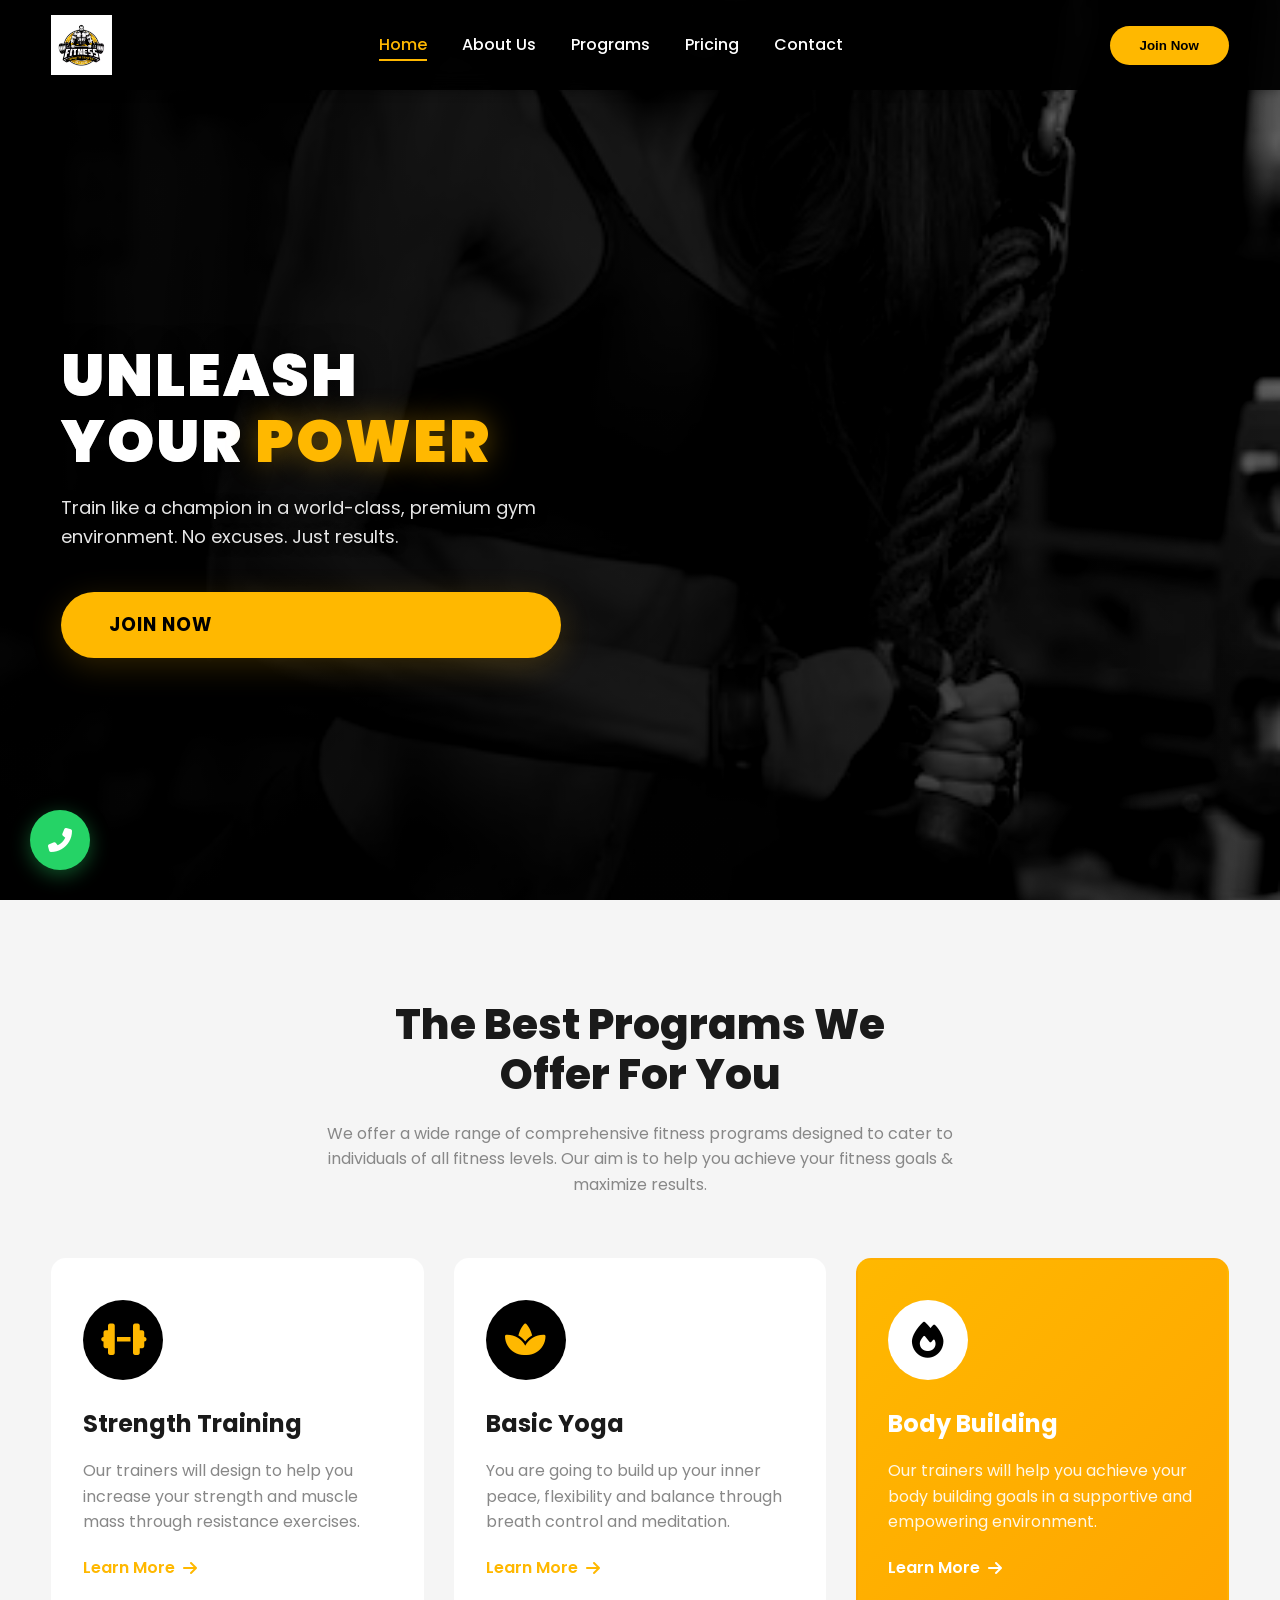
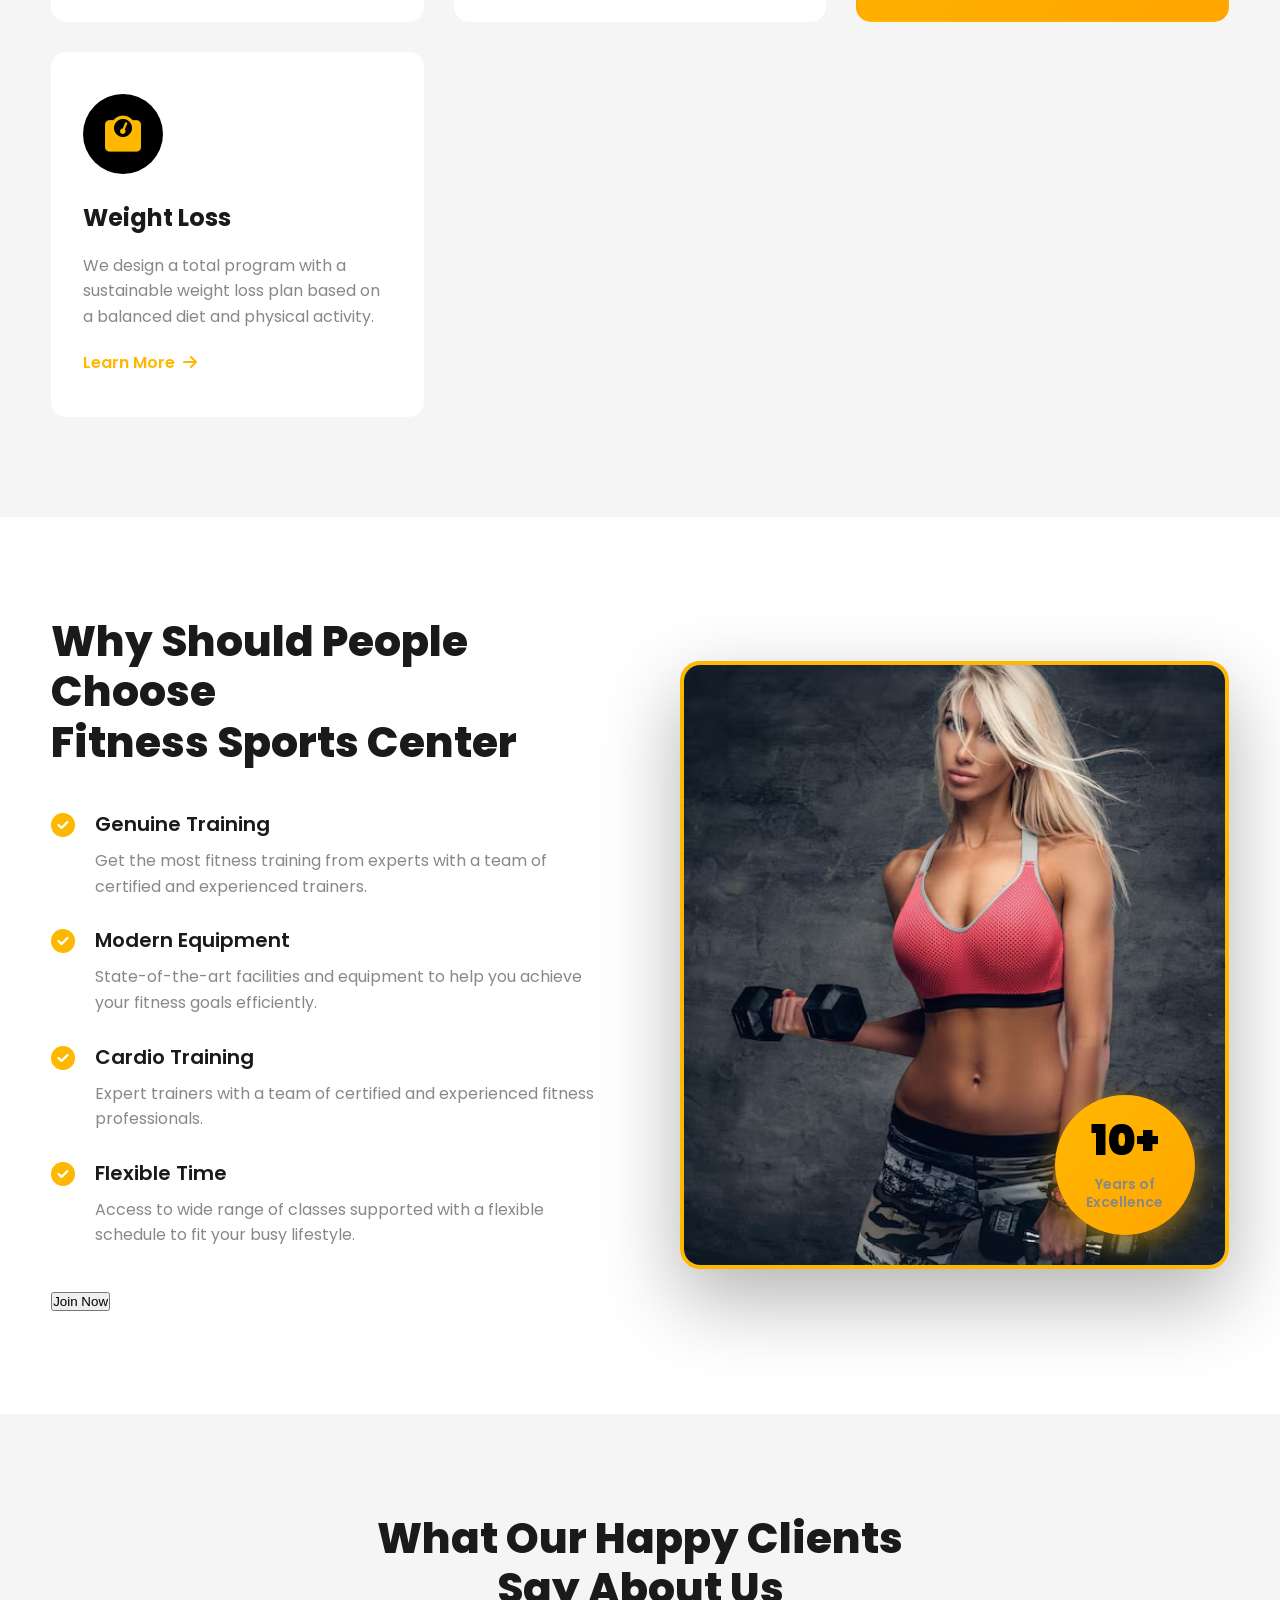
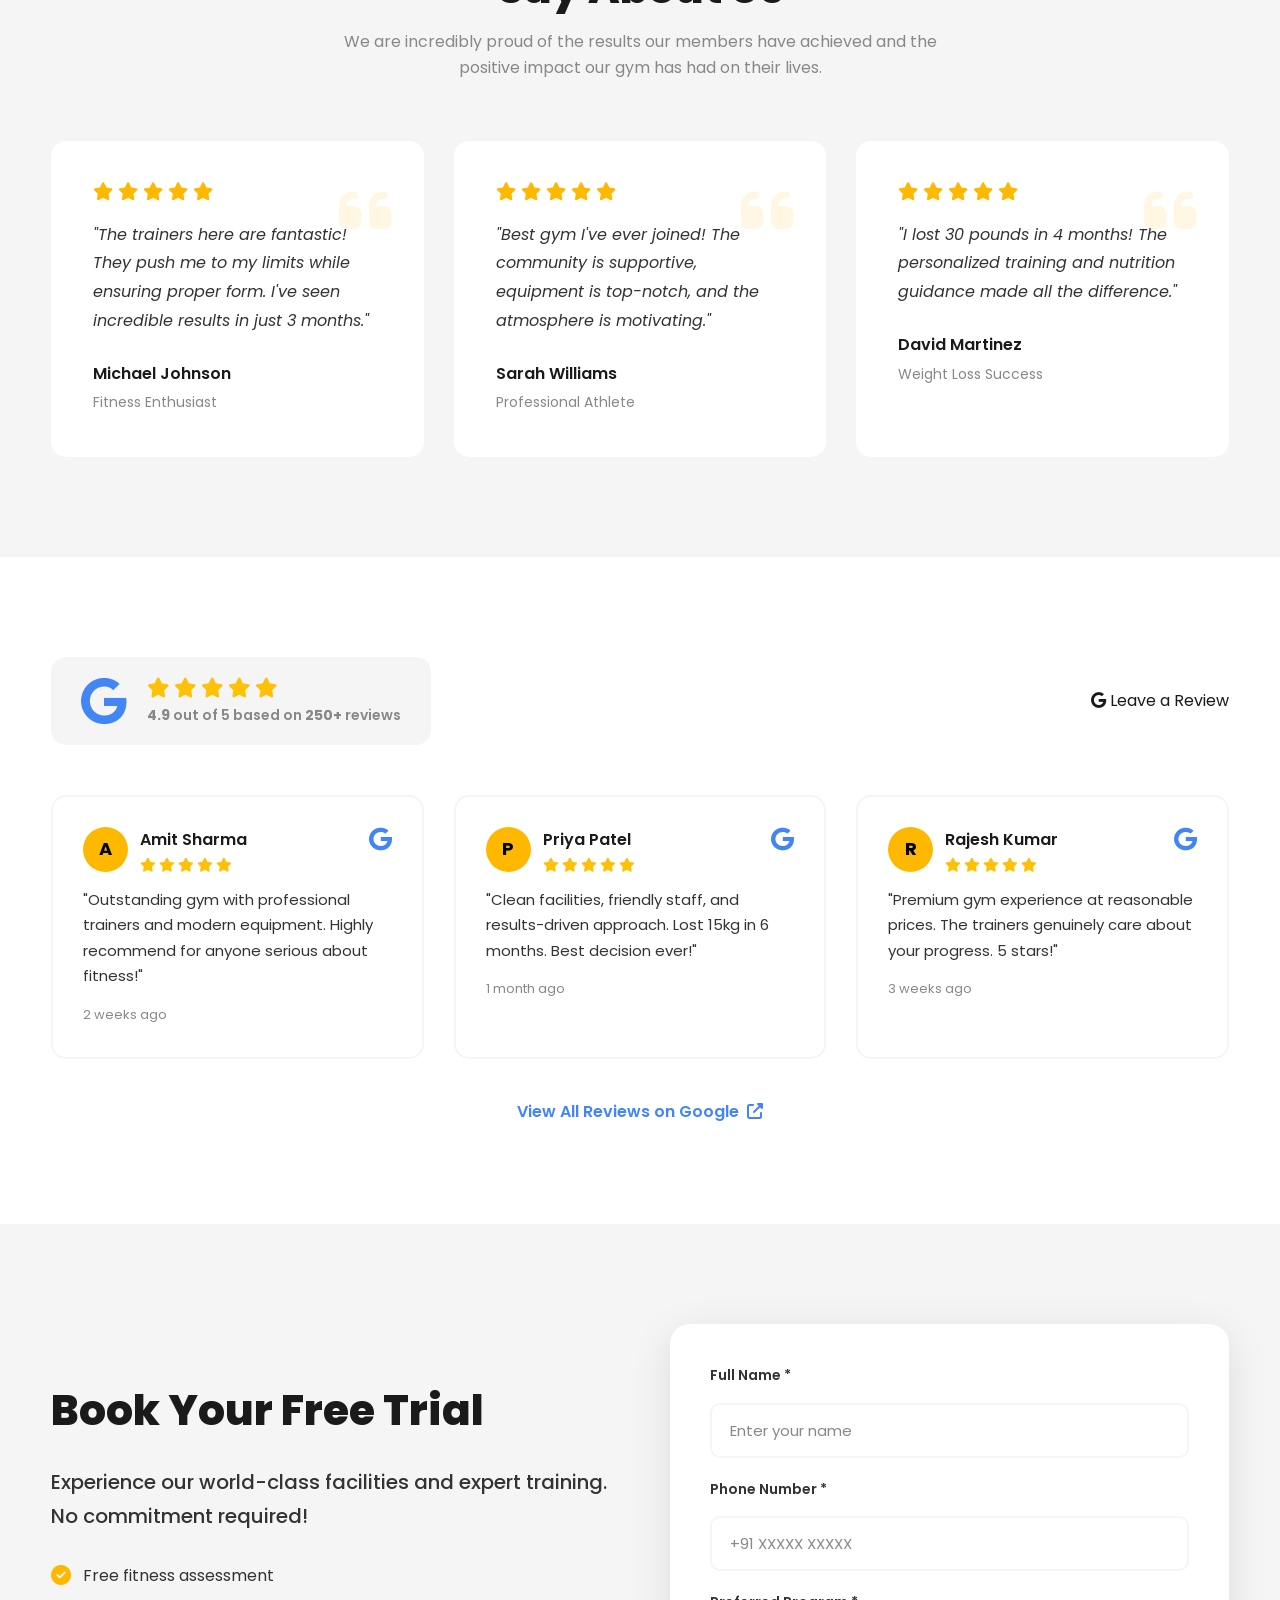
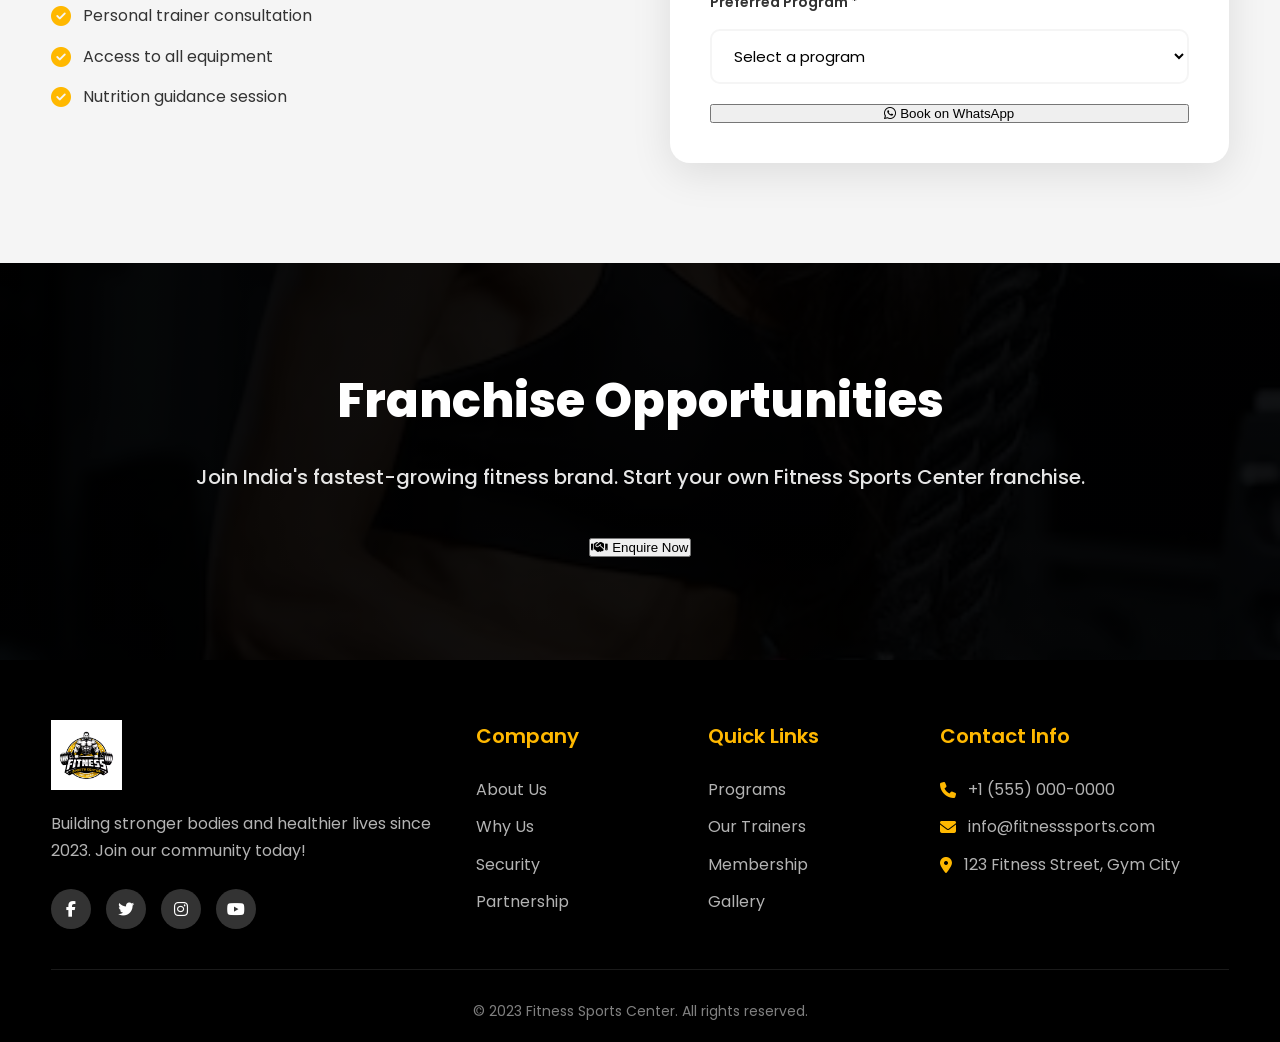
==== index.html @ 887e1592 "Initial commit: gym website updates" ====
<!DOCTYPE html>
<html lang="en">
<head>
    <meta charset="UTF-8">
    <meta name="viewport" content="width=device-width, initial-scale=1.0">
    <title>Fitness Sports Center | Premium Gym & Fitness Training Since 2023</title>
    <meta name="description" content="Transform your body at Fitness Sports Center. Expert trainers, state-of-the-art equipment, personalized programs. Join 1200+ members achieving their fitness goals. Book your free trial today!">
    <meta name="keywords" content="gym, fitness center, personal training, bodybuilding, weight loss, yoga, strength training, fitness programs">
    <meta name="author" content="Fitness Sports Center">
    <link rel="stylesheet" href="styles.css">
    <link rel="stylesheet" href="https://cdnjs.cloudflare.com/ajax/libs/font-awesome/6.4.0/css/all.min.css">
</head>
<body>
    <!-- Navigation -->
    <nav class="navbar">
        <div class="container">
            <div class="nav-wrapper">
                <div class="logo">
                    <img src="logo (2).png" alt="Fitness Sports Center">
                </div>
                <ul class="nav-menu">
                    <li><a href="index.html" class="active">Home</a></li>
                    <li><a href="about.html">About Us</a></li>
                    <li><a href="programs.html">Programs</a></li>
                    <li><a href="pricing.html">Pricing</a></li>
                    <li><a href="contact.html">Contact</a></li>
                </ul>
                <button class="cta-btn">Join Now</button>
                <div class="hamburger">
                    <span></span>
                    <span></span>
                    <span></span>
                </div>
            </div>
        </div>
    </nav>

    <!-- Cinematic Hero Section -->
    <section class="hero hero-cinematic">
        <div class="hero-bg" aria-hidden="true"></div>
        <div class="hero-overlay"></div>
        <div class="container">
            <div class="hero-content hero-cinematic-content">
                <div class="hero-text hero-cinematic-text">
                    <h1 class="hero-title hero-cinematic-title">UNLEASH<br>YOUR <span class="highlight">POWER</span></h1>
                    <p class="hero-subtitle hero-cinematic-subtitle">Train like a champion in a world-class, premium gym environment. No excuses. Just results.</p>
                    <a href="https://wa.me/917099481497?text=Hi%2C%20I%20want%20to%20join%20Fitness%20Sports%20Center" class="btn btn-primary hero-cinematic-btn" target="_blank">JOIN NOW</a>
                </div>
            </div>
        </div>
    </section>

    <!-- Programs Section -->
    <section class="programs-section">
        <div class="container">
            <div class="section-header">
                <h2>The Best Programs We<br>Offer For You</h2>
                <p>We offer a wide range of comprehensive fitness programs designed to cater to individuals of all fitness levels. Our aim is to help you achieve your fitness goals & maximize results.</p>
            </div>
            <div class="programs-grid">
                <div class="program-card">
                    <div class="program-icon">
                        <i class="fas fa-dumbbell"></i>
                    </div>
                    <h3>Strength Training</h3>
                    <p>Our trainers will design to help you increase your strength and muscle mass through resistance exercises.</p>
                    <a href="programs.html" class="program-link">Learn More <i class="fas fa-arrow-right"></i></a>
                </div>
                <div class="program-card">
                    <div class="program-icon">
                        <i class="fas fa-spa"></i>
                    </div>
                    <h3>Basic Yoga</h3>
                    <p>You are going to build up your inner peace, flexibility and balance through breath control and meditation.</p>
                    <a href="programs.html" class="program-link">Learn More <i class="fas fa-arrow-right"></i></a>
                </div>
                <div class="program-card featured">
                    <div class="program-icon">
                        <i class="fas fa-fire"></i>
                    </div>
                    <h3>Body Building</h3>
                    <p>Our trainers will help you achieve your body building goals in a supportive and empowering environment.</p>
                    <a href="programs.html" class="program-link">Learn More <i class="fas fa-arrow-right"></i></a>
                </div>
                <div class="program-card">
                    <div class="program-icon">
                        <i class="fas fa-weight"></i>
                    </div>
                    <h3>Weight Loss</h3>
                    <p>We design a total program with a sustainable weight loss plan based on a balanced diet and physical activity.</p>
                    <a href="programs.html" class="program-link">Learn More <i class="fas fa-arrow-right"></i></a>
                </div>
            </div>
        </div>
    </section>

    <!-- Why Choose Us Section -->
    <section class="why-choose-section">
        <div class="container">
            <div class="why-choose-grid">
                <div class="why-choose-content">
                    <h2>Why Should People Choose<br>Fitness Sports Center</h2>
                    <div class="features-list">
                        <div class="feature-item">
                            <i class="fas fa-check-circle"></i>
                            <div>
                                <h4>Genuine Training</h4>
                                <p>Get the most fitness training from experts with a team of certified and experienced trainers.</p>
                            </div>
                        </div>
                        <div class="feature-item">
                            <i class="fas fa-check-circle"></i>
                            <div>
                                <h4>Modern Equipment</h4>
                                <p>State-of-the-art facilities and equipment to help you achieve your fitness goals efficiently.</p>
                            </div>
                        </div>
                        <div class="feature-item">
                            <i class="fas fa-check-circle"></i>
                            <div>
                                <h4>Cardio Training</h4>
                                <p>Expert trainers with a team of certified and experienced fitness professionals.</p>
                            </div>
                        </div>
                        <div class="feature-item">
                            <i class="fas fa-check-circle"></i>
                            <div>
                                <h4>Flexible Time</h4>
                                <p>Access to wide range of classes supported with a flexible schedule to fit your busy lifestyle.</p>
                            </div>
                        </div>
                    </div>
                    <button class="btn btn-primary">Join Now</button>
                </div>
                <div class="why-choose-image">
                    <div class="image-wrapper">
                        <img src="New folder/sexy-blond-woman-fitness-model-holds-dumbbells-grey-background_613910-14847.avif" alt="Professional Training">
                        <div class="experience-badge">
                            <div class="badge-content">
                                <h3>10+</h3>
                                <p>Years of<br>Excellence</p>
                            </div>
                        </div>
                    </div>
                </div>
            </div>
        </div>
    </section>

    <!-- Testimonials Section -->
    <section class="testimonials-section fade-in-section">
        <div class="container">
            <h2>What Our Happy Clients<br>Say About Us</h2>
            <p class="section-subtitle">We are incredibly proud of the results our members have achieved and the positive impact our gym has had on their lives.</p>
            <div class="testimonials-grid">
                <div class="testimonial-card">
                    <div class="rating">
                        <i class="fas fa-star"></i>
                        <i class="fas fa-star"></i>
                        <i class="fas fa-star"></i>
                        <i class="fas fa-star"></i>
                        <i class="fas fa-star"></i>
                    </div>
                    <p>"The trainers here are fantastic! They push me to my limits while ensuring proper form. I've seen incredible results in just 3 months."</p>
                    <div class="testimonial-author">
                        <div class="author-info">
                            <h4>Michael Johnson</h4>
                            <span>Fitness Enthusiast</span>
                        </div>
                    </div>
                </div>
                <div class="testimonial-card">
                    <div class="rating">
                        <i class="fas fa-star"></i>
                        <i class="fas fa-star"></i>
                        <i class="fas fa-star"></i>
                        <i class="fas fa-star"></i>
                        <i class="fas fa-star"></i>
                    </div>
                    <p>"Best gym I've ever joined! The community is supportive, equipment is top-notch, and the atmosphere is motivating."</p>
                    <div class="testimonial-author">
                        <div class="author-info">
                            <h4>Sarah Williams</h4>
                            <span>Professional Athlete</span>
                        </div>
                    </div>
                </div>
                <div class="testimonial-card">
                    <div class="rating">
                        <i class="fas fa-star"></i>
                        <i class="fas fa-star"></i>
                        <i class="fas fa-star"></i>
                        <i class="fas fa-star"></i>
                        <i class="fas fa-star"></i>
                    </div>
                    <p>"I lost 30 pounds in 4 months! The personalized training and nutrition guidance made all the difference."</p>
                    <div class="testimonial-author">
                        <div class="author-info">
                            <h4>David Martinez</h4>
                            <span>Weight Loss Success</span>
                        </div>
                    </div>
                </div>
            </div>
        </div>
    </section>

    <!-- Google Reviews Section -->
    <section class="google-reviews-section fade-in-section">
        <div class="container">
            <div class="google-reviews-header">
                <div class="google-badge">
                    <i class="fab fa-google"></i>
                    <div class="badge-content">
                        <div class="google-stars">
                            <i class="fas fa-star"></i>
                            <i class="fas fa-star"></i>
                            <i class="fas fa-star"></i>
                            <i class="fas fa-star"></i>
                            <i class="fas fa-star"></i>
                        </div>
                        <p><strong>4.9</strong> out of 5 based on <strong>250+</strong> reviews</p>
                    </div>
                </div>
                <a href="https://g.page/r/YOUR_GOOGLE_PLACE_ID/review" target="_blank" class="btn btn-primary">
                    <i class="fab fa-google"></i> Leave a Review
                </a>
            </div>
            <div class="google-reviews-grid">
                <div class="google-review-card">
                    <div class="review-header">
                        <div class="reviewer-info">
                            <div class="reviewer-avatar">A</div>
                            <div>
                                <h4>Amit Sharma</h4>
                                <div class="review-stars">
                                    <i class="fas fa-star"></i>
                                    <i class="fas fa-star"></i>
                                    <i class="fas fa-star"></i>
                                    <i class="fas fa-star"></i>
                                    <i class="fas fa-star"></i>
                                </div>
                            </div>
                        </div>
                        <i class="fab fa-google google-icon"></i>
                    </div>
                    <p>"Outstanding gym with professional trainers and modern equipment. Highly recommend for anyone serious about fitness!"</p>
                    <span class="review-date">2 weeks ago</span>
                </div>
                <div class="google-review-card">
                    <div class="review-header">
                        <div class="reviewer-info">
                            <div class="reviewer-avatar">P</div>
                            <div>
                                <h4>Priya Patel</h4>
                                <div class="review-stars">
                                    <i class="fas fa-star"></i>
                                    <i class="fas fa-star"></i>
                                    <i class="fas fa-star"></i>
                                    <i class="fas fa-star"></i>
                                    <i class="fas fa-star"></i>
                                </div>
                            </div>
                        </div>
                        <i class="fab fa-google google-icon"></i>
                    </div>
                    <p>"Clean facilities, friendly staff, and results-driven approach. Lost 15kg in 6 months. Best decision ever!"</p>
                    <span class="review-date">1 month ago</span>
                </div>
                <div class="google-review-card">
                    <div class="review-header">
                        <div class="reviewer-info">
                            <div class="reviewer-avatar">R</div>
                            <div>
                                <h4>Rajesh Kumar</h4>
                                <div class="review-stars">
                                    <i class="fas fa-star"></i>
                                    <i class="fas fa-star"></i>
                                    <i class="fas fa-star"></i>
                                    <i class="fas fa-star"></i>
                                    <i class="fas fa-star"></i>
                                </div>
                            </div>
                        </div>
                        <i class="fab fa-google google-icon"></i>
                    </div>
                    <p>"Premium gym experience at reasonable prices. The trainers genuinely care about your progress. 5 stars!"</p>
                    <span class="review-date">3 weeks ago</span>
                </div>
            </div>
            <div class="google-reviews-footer">
                <a href="https://www.google.com/search?q=fitness+sports+center" target="_blank" class="view-all-link">
                    View All Reviews on Google <i class="fas fa-external-link-alt"></i>
                </a>
            </div>
        </div>
    </section>

    <!-- Booking Form Section -->
    <section class="booking-section fade-in-section" id="booking-form">
        <div class="container">
            <div class="booking-grid">
                <div class="booking-info">
                    <h2>Book Your Free Trial</h2>
                    <p class="lead">Experience our world-class facilities and expert training. No commitment required!</p>
                    <div class="booking-benefits">
                        <div class="benefit-item">
                            <i class="fas fa-check-circle"></i>
                            <span>Free fitness assessment</span>
                        </div>
                        <div class="benefit-item">
                            <i class="fas fa-check-circle"></i>
                            <span>Personal trainer consultation</span>
                        </div>
                        <div class="benefit-item">
                            <i class="fas fa-check-circle"></i>
                            <span>Access to all equipment</span>
                        </div>
                        <div class="benefit-item">
                            <i class="fas fa-check-circle"></i>
                            <span>Nutrition guidance session</span>
                        </div>
                    </div>
                </div>
                <div class="booking-form-wrapper">
                    <form class="premium-form" id="bookingForm">
                        <div class="form-group">
                            <label for="bookingName">Full Name *</label>
                            <input type="text" id="bookingName" name="name" required placeholder="Enter your name">
                        </div>
                        <div class="form-group">
                            <label for="bookingPhone">Phone Number *</label>
                            <input type="tel" id="bookingPhone" name="phone" required placeholder="+91 XXXXX XXXXX" pattern="[0-9]{10}">
                        </div>
                        <div class="form-group">
                            <label for="bookingProgram">Preferred Program *</label>
                            <select id="bookingProgram" name="program" required>
                                <option value="">Select a program</option>
                                <option value="strength">Strength Training</option>
                                <option value="bodybuilding">Body Building</option>
                                <option value="weightloss">Weight Loss</option>
                                <option value="yoga">Basic Yoga</option>
                                <option value="general">General Fitness</option>
                            </select>
                        </div>
                        <button type="submit" class="btn btn-primary btn-block">
                            <i class="fab fa-whatsapp"></i> Book on WhatsApp
                        </button>
                    </form>
                </div>
            </div>
        </div>
    </section>

    <!-- Franchise Section -->
    <section class="franchise-section fade-in-section">
        <div class="container">
            <div class="franchise-content">
                <h2>Franchise Opportunities</h2>
                <p class="lead">Join India's fastest-growing fitness brand. Start your own Fitness Sports Center franchise.</p>
                <button class="btn btn-secondary" onclick="toggleFranchiseForm()">
                    <i class="fas fa-handshake"></i> Enquire Now
                </button>
            </div>
            <div class="franchise-form-wrapper" id="franchiseFormWrapper" style="display: none;">
                <form class="premium-form" id="franchiseForm">
                    <div class="form-row">
                        <div class="form-group">
                            <label for="franchiseName">Full Name *</label>
                            <input type="text" id="franchiseName" name="name" required placeholder="Enter your name">
                        </div>
                        <div class="form-group">
                            <label for="franchiseCity">City *</label>
                            <input type="text" id="franchiseCity" name="city" required placeholder="Your city">
                        </div>
                    </div>
                    <div class="form-row">
                        <div class="form-group">
                            <label for="franchisePhone">Phone Number *</label>
                            <input type="tel" id="franchisePhone" name="phone" required placeholder="+91 XXXXX XXXXX">
                        </div>
                        <div class="form-group">
                            <label for="franchiseInvestment">Investment Range *</label>
                            <select id="franchiseInvestment" name="investment" required>
                                <option value="">Select range</option>
                                <option value="10-25L">10-25 Lakhs</option>
                                <option value="25-50L">25-50 Lakhs</option>
                                <option value="50L+">50 Lakhs+</option>
                            </select>
                        </div>
                    </div>
                    <button type="submit" class="btn btn-primary btn-block">
                        <i class="fab fa-whatsapp"></i> Submit via WhatsApp
                    </button>
                </form>
            </div>
        </div>
    </section>

    <!-- Sticky Call Button -->
    <a href="tel:+917099481497" class="sticky-call-btn" aria-label="Call Now">
        <i class="fas fa-phone-alt"></i>
        <span>Call Now</span>
    </a>

    <!-- Footer -->
    <footer class="footer">
        <div class="container">
            <div class="footer-grid">
                <div class="footer-col">
                    <img src="logo (2).png" alt="Fitness Sports Center" class="footer-logo">
                    <p>Building stronger bodies and healthier lives since 2023. Join our community today!</p>
                    <div class="social-links">
                        <a href="#"><i class="fab fa-facebook-f"></i></a>
                        <a href="#"><i class="fab fa-twitter"></i></a>
                        <a href="#"><i class="fab fa-instagram"></i></a>
                        <a href="#"><i class="fab fa-youtube"></i></a>
                    </div>
                </div>
                <div class="footer-col">
                    <h3>Company</h3>
                    <ul>
                        <li><a href="about.html">About Us</a></li>
                        <li><a href="#">Why Us</a></li>
                        <li><a href="#">Security</a></li>
                        <li><a href="#">Partnership</a></li>
                    </ul>
                </div>
                <div class="footer-col">
                    <h3>Quick Links</h3>
                    <ul>
                        <li><a href="programs.html">Programs</a></li>
                        <li><a href="#">Our Trainers</a></li>
                        <li><a href="pricing.html">Membership</a></li>
                        <li><a href="#">Gallery</a></li>
                    </ul>
                </div>
                <div class="footer-col">
                    <h3>Contact Info</h3>
                    <ul class="contact-info">
                        <li><i class="fas fa-phone"></i> +1 (555) 000-0000</li>
                        <li><i class="fas fa-envelope"></i> info@fitnesssports.com</li>
                        <li><i class="fas fa-map-marker-alt"></i> 123 Fitness Street, Gym City</li>
                    </ul>
                </div>
            </div>
            <div class="footer-bottom">
                <p>&copy; 2023 Fitness Sports Center. All rights reserved.</p>
            </div>
        </div>
    </footer>

    <script src="script.js"></script>
</body>
</html>
---- styles.css ----
/* Google Fonts */
@import url('https://fonts.googleapis.com/css2?family=Poppins:wght@300;400;500;600;700;800;900&display=swap');

/* CSS Variables */
:root {
    --primary-color: #FFB800;
    --secondary-color: #000000;
    --accent-color: #FFA500;
    --text-light: #ffffff;
    --text-dark: #1a1a1a;
    --gray-light: #f5f5f5;
    --gray-medium: #888;
    --gray-dark: #333;
    --transition: all 0.3s ease;
    --shadow-sm: 0 2px 5px rgba(0, 0, 0, 0.1);
    --shadow-md: 0 10px 30px rgba(0, 0, 0, 0.15);
    --shadow-lg: 0 20px 60px rgba(0, 0, 0, 0.3);
    --shadow-gold: 0 10px 40px rgba(255, 184, 0, 0.3);
}

/* Reset & Base Styles */
* {
    margin: 0;
    padding: 0;
    box-sizing: border-box;
}

html,
body {
    width: 100%;
    overflow-x: hidden;
}

body {
    font-family: 'Poppins', sans-serif;
    line-height: 1.6;
    color: var(--text-dark);
    background: #fff;
}

a {
    color: inherit;
    text-decoration: none;
}

ul {
    list-style: none;
}

img {
    max-width: 100%;
    display: block;
}

.container {
    width: min(1200px, 92%);
    margin: 0 auto;
}

/* Cinematic Hero Section */
.hero-cinematic {
    min-height: 100vh;
    width: 100%;
    position: relative;
    display: flex;
    align-items: center;
    justify-content: flex-start;
    padding-top: 100px;
    overflow: hidden;
    background: #111;
}

.hero-bg {
    position: absolute;
    top: 0;
    left: 0;
    width: 100%;
    height: 100%;
    background: url('New folder/sexy-athletic-young-girl-training-arms-gym_174475-1579.avif') right center/cover no-repeat;
    filter: grayscale(1) brightness(0.5) contrast(1.1);
    z-index: 0;
    transition: filter 0.3s;
}

.hero-cinematic .hero-overlay {
    position: absolute;
    top: 0;
    left: 0;
    width: 100%;
    height: 100%;
    background: linear-gradient(90deg, rgba(0,0,0,0.92) 0%, rgba(0,0,0,0.7) 60%, transparent 100%);
    z-index: 1;
}

.hero-cinematic-content {
    position: relative;
    z-index: 2;
    display: flex;
    align-items: center;
    height: 80vh;
    min-height: 500px;
}

.hero-cinematic-text {
    max-width: 600px;
    color: #fff;
    text-align: left;
    margin-left: 0;
    margin-right: auto;
    padding: 0 0 0 10px;
    display: flex;
    flex-direction: column;
    justify-content: center;
}

.hero-cinematic-title {
    font-size: 5vw;
    font-weight: 900;
    line-height: 1.05;
    text-transform: uppercase;
    letter-spacing: 2px;
    margin-bottom: 24px;
    color: #fff;
    text-shadow: 0 6px 32px #000, 0 0 0 #fff;
}

.hero-cinematic-title .highlight {
    color: var(--primary-color);
    text-shadow: 0 0 30px rgba(255,184,0,0.4);
}

.hero-cinematic-subtitle {
    font-size: 1.35rem;
    font-weight: 400;
    color: #e0e0e0;
    margin-bottom: 38px;
    max-width: 420px;
    text-shadow: 0 2px 12px #000;
}

.hero-cinematic-btn {
    display: inline-block;
    font-size: 1.15rem;
    font-weight: 700;
    padding: 18px 48px;
    border-radius: 40px;
    background: var(--primary-color);
    color: #000;
    border: none;
    box-shadow: 0 8px 32px rgba(255,184,0,0.18);
    letter-spacing: 1px;
    text-transform: uppercase;
    transition: background 0.2s, box-shadow 0.2s, color 0.2s;
}

.hero-cinematic-btn:hover {
    background: var(--accent-color);
    color: #fff;
    box-shadow: 0 12px 40px rgba(255,184,0,0.28);
}

@media (max-width: 992px) {
    .hero-cinematic-content {
        min-height: 350px;
        height: 60vh;
    }

    .hero-cinematic-title {
        font-size: 8vw;
    }
}

@media (max-width: 600px) {
    .hero-cinematic-content {
        min-height: 220px;
        height: 45vh;
    }

    .hero-cinematic-title {
        font-size: 11vw;
    }

    .hero-cinematic-text {
        padding-left: 0;
    }

    .hero-cinematic-btn {
        padding: 14px 28px;
        font-size: 1rem;
    }
}
.navbar {
    position: fixed;
    top: 0;
    width: 100%;
    background: rgba(0, 0, 0, 0.95);
    backdrop-filter: blur(10px);
    z-index: 1000;
    padding: 15px 0;
    box-shadow: 0 2px 10px rgba(0, 0, 0, 0.3);
}

.nav-wrapper {
    display: flex;
    justify-content: space-between;
    align-items: center;
}

.logo img {
    height: 60px;
    width: auto;
}

.nav-menu {
    display: flex;
    gap: 35px;
    align-items: center;
}

.nav-menu a {
    color: var(--text-light);
    font-weight: 500;
    transition: var(--transition);
    position: relative;
}

.nav-menu a::after {
    content: '';
    position: absolute;
    bottom: -5px;
    left: 0;
    width: 0;
    height: 2px;
    background: var(--primary-color);
    transition: var(--transition);
}

.nav-menu a:hover::after,
.nav-menu a.active::after {
    width: 100%;
}

.nav-menu a:hover,
.nav-menu a.active {
    color: var(--primary-color);
}

.cta-btn {
    background: var(--primary-color);
    color: var(--secondary-color);
    padding: 12px 30px;
    border: none;
    border-radius: 50px;
    font-weight: 600;
    cursor: pointer;
    transition: var(--transition);
}

.cta-btn:hover {
    background: var(--accent-color);
    transform: scale(1.05);
}

.hamburger {
    display: none;
    flex-direction: column;
    gap: 5px;
    cursor: pointer;
}

.hamburger span {
    width: 30px;
    height: 3px;
    background: var(--text-light);
    transition: var(--transition);
}

/* Hero Section */
.hero {
    min-height: 100vh;
    background: linear-gradient(135deg, rgba(0,0,0,0.95), rgba(0,0,0,0.9));
    display: flex;
    align-items: center;
    position: relative;
    padding-top: 100px;
    overflow: hidden;
}

.hero-slider {
    position: relative;
    width: 100%;
    height: 100%;
}

.hero-slide {
    display: none;
    animation: fadeInSlider 0.8s cubic-bezier(.4,1.4,.6,1);
    width: 100%;
    height: 100%;
    position: absolute;
    top: 0;
    left: 0;
    z-index: 2;
}
.hero-slide.active {
    display: block;
    position: relative;
    z-index: 3;
}

@keyframes fadeInSlider {
    from { opacity: 0; transform: translateY(40px) scale(0.98); }
    to { opacity: 1; transform: translateY(0) scale(1); }
}

.hero-slider-controls {
    position: absolute;
    bottom: 40px;
    left: 50%;
    transform: translateX(-50%);
    display: flex;
    gap: 30px;
    z-index: 10;
}
.hero-slider-controls button {
    background: var(--primary-color);
    color: #000;
    border: none;
    border-radius: 50%;
    width: 48px;
    height: 48px;
    font-size: 22px;
    display: flex;
    align-items: center;
    justify-content: center;
    box-shadow: 0 4px 16px rgba(255,184,0,0.15);
    cursor: pointer;
    transition: background 0.2s, transform 0.2s;
}
.hero-slider-controls button:hover {
    background: var(--accent-color);
    transform: scale(1.08);
}

.hero-slider-dots {
    position: absolute;
    bottom: 18px;
    left: 50%;
    transform: translateX(-50%);
    display: flex;
    gap: 12px;
    z-index: 10;
}
.hero-slider-dots .dot {
    width: 12px;
    height: 12px;
    border-radius: 50%;
    background: #fff3;
    border: 2px solid var(--primary-color);
    transition: background 0.2s, border 0.2s;
    cursor: pointer;
}
.hero-slider-dots .dot.active {
    background: var(--primary-color);
    border-color: var(--primary-color);
}

@media (max-width: 992px) {
    .hero-content, .hero-slide .hero-content {
        grid-template-columns: 1fr;
        gap: 40px;
    }
    .hero-image {
        height: 350px;
    }
    .hero-slider-controls {
        bottom: 20px;
    }
    .hero-slider-dots {
        bottom: 8px;
    }
}

@media (max-width: 600px) {
    .hero-title {
        font-size: 32px;
    }
    .hero-image {
        height: 180px;
    }
    .hero-slider-controls button {
        width: 36px;
        height: 36px;
        font-size: 16px;
    }
    .hero-slider-controls {
        gap: 16px;
    }
    .hero-slider-dots .dot {
        width: 8px;
        height: 8px;
    }
}

.hero::before {
    content: '';
    position: absolute;
    top: 0;
    left: 0;
    width: 100%;
    height: 100%;
    background: radial-gradient(circle at 30% 50%, rgba(255, 184, 0, 0.08), transparent);
    z-index: 0;
}

.hero-overlay {
    position: absolute;
    top: 0;
    left: 0;
    width: 100%;
    height: 100%;
    background: linear-gradient(90deg, rgba(0,0,0,0.95) 0%, rgba(0,0,0,0.7) 50%, transparent 100%);
    z-index: 1;
}

.hero-content {
    position: relative;
    z-index: 2;
    color: var(--text-light);
    display: grid;
    grid-template-columns: 1fr 1fr;
    gap: 60px;
    align-items: center;
    width: 100%;
}

.hero-text {
    max-width: 650px;
}

.hero-title {
    font-size: 60px;
    font-weight: 900;
    line-height: 1.1;
    margin-bottom: 20px;
    text-transform: uppercase;
    animation: fadeInUp 0.8s ease;
}

.highlight {
    color: var(--primary-color);
    position: relative;
    display: inline-block;
    text-shadow: 0 0 30px rgba(255, 184, 0, 0.5);
}

.hero-image {
    position: relative;
    height: 600px;
    animation: fadeInRight 1s ease;
}

.hero-image img {
    width: 100%;
    height: 100%;
    object-fit: cover;
    border-radius: 20px;
    box-shadow: 0 30px 80px rgba(255, 184, 0, 0.3);
    border: 3px solid var(--primary-color);
}

@keyframes fadeInUp {
    from {
        opacity: 0;
        transform: translateY(30px);
    }
    to {
        opacity: 1;
        transform: translateY(0);
    }
}

@keyframes fadeInRight {
    from {
        opacity: 0;
        transform: translateX(50px);
    }
    to {
        opacity: 1;
        transform: translateX(0);
    }
}

.hero-subtitle {
    font-size: 18px;
    margin-bottom: 40px;
    color: rgba(255, 255, 255, 0.9);
    max-width: 500px;
}

.hero-buttons {
    display: flex;
    gap: 20px;
    margin-bottom: 60px;
}

.hero-stats {
    display: flex;
    gap: 60px;
}

.stat-item h3 {
    font-size: 48px;
    color: var(--primary-color);
    font-weight: 800;
}

.stat-item p {
    color: rgba(255, 255, 255, 0.8);
    font-size: 14px;
}

/* Programs Section */
.programs-section {
    padding: 100px 0;
    background: var(--gray-light);
}

.section-header {
    text-align: center;
    max-width: 700px;
    margin: 0 auto 60px;
}

.section-header h2 {
    font-size: 42px;
    font-weight: 800;
    margin-bottom: 20px;
    line-height: 1.2;
}

.section-header p {
    color: var(--gray-medium);
    font-size: 16px;
}

.programs-grid {
    display: grid;
    grid-template-columns: repeat(auto-fit, minmax(280px, 1fr));
    gap: 30px;
}

.program-card {
    background: white;
    padding: 40px 30px;
    border-radius: 15px;
    transition: var(--transition);
    border: 2px solid transparent;
    position: relative;
    overflow: hidden;
}

.program-card::before {
    content: '';
    position: absolute;
    top: 0;
    left: 0;
    width: 100%;
    height: 5px;
    background: linear-gradient(90deg, var(--primary-color), var(--accent-color));
    transform: scaleX(0);
    transition: var(--transition);
}

.program-card:hover::before {
    transform: scaleX(1);
}

.program-card:hover {
    transform: translateY(-10px);
    border-color: var(--primary-color);
    box-shadow: var(--shadow-gold);
}

.program-card.featured {
    background: linear-gradient(135deg, var(--primary-color), var(--accent-color));
    color: white;
}

.program-icon {
    width: 80px;
    height: 80px;
    background: var(--secondary-color);
    border-radius: 50%;
    display: flex;
    align-items: center;
    justify-content: center;
    margin-bottom: 25px;
}

.program-card.featured .program-icon {
    background: white;
}

.program-icon i {
    font-size: 36px;
    color: var(--primary-color);
}

.program-card.featured .program-icon i {
    color: var(--secondary-color);
}

.program-card h3 {
    font-size: 24px;
    margin-bottom: 15px;
    font-weight: 700;
}

.program-card p {
    color: var(--gray-medium);
    margin-bottom: 20px;
    line-height: 1.6;
}

.program-card.featured p {
    color: rgba(255, 255, 255, 0.9);
}

.program-link {
    color: var(--primary-color);
    font-weight: 600;
    display: inline-flex;
    align-items: center;
    gap: 8px;
    transition: var(--transition);
}

.program-card.featured .program-link {
    color: white;
}

.program-link:hover {
    gap: 12px;
}

/* Why Choose Section */
.why-choose-section {
    padding: 100px 0;
    background: white;
}

.why-choose-grid {
    display: grid;
    grid-template-columns: 1fr 1fr;
    gap: 80px;
    align-items: center;
}

.why-choose-content h2 {
    font-size: 42px;
    font-weight: 800;
    margin-bottom: 40px;
    line-height: 1.2;
}

.features-list {
    display: flex;
    flex-direction: column;
    gap: 25px;
    margin-bottom: 40px;
}

.feature-item {
    display: flex;
    gap: 20px;
    align-items: flex-start;
}

.feature-item i {
    font-size: 24px;
    color: var(--primary-color);
    margin-top: 5px;
}

.feature-item h4 {
    font-size: 20px;
    margin-bottom: 8px;
    font-weight: 600;
}

.feature-item p {
    color: var(--gray-medium);
    line-height: 1.6;
}

.why-choose-image {
    position: relative;
}

.image-wrapper {
    position: relative;
    border-radius: 20px;
    overflow: hidden;
    box-shadow: 0 30px 80px rgba(0, 0, 0, 0.3);
    border: 4px solid var(--primary-color);
}

.image-wrapper img {
    width: 100%;
    height: 600px;
    object-fit: cover;
    transition: var(--transition);
    display: block;
}

.image-wrapper:hover img {
    transform: scale(1.05);
}

.experience-badge {
    position: absolute;
    bottom: 30px;
    right: 30px;
    width: 140px;
    height: 140px;
    background: linear-gradient(135deg, var(--primary-color), var(--accent-color));
    border-radius: 50%;
    display: flex;
    align-items: center;
    justify-content: center;
    box-shadow: 0 10px 30px rgba(255, 184, 0, 0.5);
    animation: pulse 2s infinite;
}

.badge-content {
    text-align: center;
    color: var(--secondary-color);
}

.badge-content h3 {
    font-size: 42px;
    font-weight: 900;
    margin-bottom: 5px;
    line-height: 1;
}

.badge-content p {
    font-size: 13px;
    font-weight: 600;
    line-height: 1.3;
}

@keyframes pulse {
    0%, 100% {
        box-shadow: 0 10px 30px rgba(255, 184, 0, 0.5);
    }
    50% {
        box-shadow: 0 10px 50px rgba(255, 184, 0, 0.8);
    }
}

/* Testimonials Section */
.testimonials-section {
    padding: 100px 0;
    background: var(--gray-light);
    text-align: center;
}

.testimonials-section h2 {
    font-size: 42px;
    font-weight: 800;
    margin-bottom: 15px;
    line-height: 1.2;
}

.section-subtitle {
    color: var(--gray-medium);
    max-width: 600px;
    margin: 0 auto 60px;
    font-size: 16px;
}

.testimonials-grid {
    display: grid;
    grid-template-columns: repeat(auto-fit, minmax(320px, 1fr));
    gap: 30px;
}

.testimonial-card {
    background: white;
    padding: 40px;
    border-radius: 15px;
    text-align: left;
    transition: var(--transition);
    border: 2px solid transparent;
    position: relative;
}

.testimonial-card::before {
    content: '\f10d';
    font-family: 'Font Awesome 5 Free';
    font-weight: 900;
    position: absolute;
    top: 20px;
    right: 30px;
    font-size: 60px;
    color: var(--primary-color);
    opacity: 0.1;
}

.testimonial-card:hover {
    transform: translateY(-5px);
    border-color: var(--primary-color);
    box-shadow: var(--shadow-gold);
}

.rating {
    display: flex;
    gap: 5px;
    margin-bottom: 20px;
}

.rating i {
    color: var(--primary-color);
    font-size: 18px;
}

.testimonial-card p {
    color: var(--gray-dark);
    line-height: 1.8;
    margin-bottom: 25px;
    font-style: italic;
}

.testimonial-author {
    display: flex;
    align-items: center;
    gap: 15px;
}

.author-info h4 {
    font-size: 16px;
    font-weight: 600;
    margin-bottom: 3px;
}

.author-info span {
    font-size: 14px;
    color: var(--gray-medium);
}

/* Footer */
.footer {
    background: var(--secondary-color);
    color: var(--text-light);
    padding: 60px 0 20px;
}

.footer-grid {
    display: grid;
    grid-template-columns: 2fr 1fr 1fr 1.5fr;
    gap: 40px;
    margin-bottom: 40px;
}

.footer-logo {
    height: 70px;
    width: auto;
    margin-bottom: 20px;
}

.footer-col p {
    color: rgba(255, 255, 255, 0.7);
    margin-bottom: 25px;
    line-height: 1.7;
}

.social-links {
    display: flex;
    gap: 15px;
}

.social-links a {
    width: 40px;
    height: 40px;
    background: var(--gray-dark);
    border-radius: 50%;
    display: flex;
    align-items: center;
    justify-content: center;
    transition: var(--transition);
}

.social-links a:hover {
    background: var(--primary-color);
    color: var(--secondary-color);
    transform: translateY(-3px);
}

.footer-col h3 {
    color: var(--primary-color);
    font-size: 20px;
    margin-bottom: 25px;
    font-weight: 600;
}

.footer-col ul li {
    margin-bottom: 12px;
}

.footer-col ul li a {
    color: rgba(255, 255, 255, 0.7);
    transition: var(--transition);
}

.footer-col ul li a:hover {
    color: var(--primary-color);
    padding-left: 5px;
}

.contact-info li {
    display: flex;
    align-items: center;
    gap: 12px;
    margin-bottom: 15px;
    color: rgba(255, 255, 255, 0.7);
}

.contact-info i {
    color: var(--primary-color);
    font-size: 16px;
}

.footer-bottom {
    text-align: center;
    padding-top: 30px;
    border-top: 1px solid rgba(255, 255, 255, 0.1);
}

.footer-bottom p {
    color: rgba(255, 255, 255, 0.5);
    font-size: 14px;
}

/* Page Header */
.page-header {
    padding: 180px 0 100px;
    background: linear-gradient(135deg, rgba(0,0,0,0.92), rgba(0,0,0,0.88)), 
                url('New folder/sexy-blond-woman-fitness-model-holds-dumbbells-grey-background_613910-14847.avif') center/cover;
    text-align: center;
    color: var(--text-light);
    position: relative;
    background-attachment: fixed;
}

.page-header::before {
    content: '';
    position: absolute;
    top: 0;
    left: 0;
    width: 100%;
    height: 100%;
    background: radial-gradient(circle at center, rgba(255, 184, 0, 0.1), transparent);
}

.page-header h1 {
    font-size: 56px;
    font-weight: 900;
    margin-bottom: 15px;
    text-transform: uppercase;
}

.page-header p {
    font-size: 20px;
    color: var(--primary-color);
}

/* About Page Styles */
.about-story {
    padding: 100px 0;
    background: white;
}

.about-grid {
    display: grid;
    grid-template-columns: 1fr 1fr;
    gap: 80px;
    align-items: center;
}

.about-image {
    border-radius: 20px;
    overflow: hidden;
    box-shadow: 0 30px 80px rgba(0, 0, 0, 0.3);
    border: 4px solid var(--primary-color);
    position: relative;
}

.about-image::after {
    content: '';
    position: absolute;
    inset: 0;
    background: linear-gradient(135deg, transparent 0%, rgba(255, 184, 0, 0.15) 100%);
    pointer-events: none;
}

.about-image img {
    transition: var(--transition);
}

.about-image:hover img {
    transform: scale(1.08);
}

.about-content h2 {
    font-size: 42px;
    font-weight: 800;
    margin-bottom: 25px;
}

.lead {
    font-size: 20px;
    font-weight: 500;
    color: var(--gray-dark);
    margin-bottom: 20px;
    line-height: 1.7;
}

.about-content p {
    color: var(--gray-medium);
    line-height: 1.8;
    margin-bottom: 20px;
}

/* Mission & Vision */
.mission-vision {
    padding: 100px 0;
    background: var(--gray-light);
}

.mv-grid {
    display: grid;
    grid-template-columns: 1fr 1fr;
    gap: 40px;
}

.mv-card {
    background: white;
    padding: 50px;
    border-radius: 15px;
    text-align: center;
    border: 3px solid transparent;
    transition: var(--transition);
}

.mv-card:hover {
    border-color: var(--primary-color);
    box-shadow: 0 15px 40px rgba(0, 0, 0, 0.1);
}

.mv-icon {
    width: 100px;
    height: 100px;
    background: linear-gradient(135deg, var(--primary-color), var(--accent-color));
    border-radius: 50%;
    display: flex;
    align-items: center;
    justify-content: center;
    margin: 0 auto 30px;
}

.mv-icon i {
    font-size: 48px;
    color: white;
}

.mv-card h3 {
    font-size: 28px;
    margin-bottom: 20px;
    font-weight: 700;
}

.mv-card p {
    color: var(--gray-medium);
    line-height: 1.8;
}

/* Values Section */
.values-section {
    padding: 100px 0;
    background: white;
    text-align: center;
}

.values-section h2 {
    font-size: 42px;
    font-weight: 800;
    margin-bottom: 60px;
}

.values-grid {
    display: grid;
    grid-template-columns: repeat(auto-fit, minmax(250px, 1fr));
    gap: 30px;
}

.value-card {
    padding: 40px 30px;
    background: var(--gray-light);
    border-radius: 15px;
    transition: var(--transition);
}

.value-card:hover {
    background: var(--secondary-color);
    color: white;
    transform: translateY(-10px);
}

.value-card i {
    font-size: 48px;
    color: var(--primary-color);
    margin-bottom: 20px;
}

.value-card h3 {
    font-size: 24px;
    margin-bottom: 15px;
    font-weight: 600;
}

.value-card p {
    color: var(--gray-medium);
    line-height: 1.6;
}

.value-card:hover p {
    color: rgba(255, 255, 255, 0.8);
}

/* Stats Section */
.stats-section {
    padding: 80px 0;
    background: linear-gradient(135deg, var(--secondary-color), var(--gray-dark));
    color: white;
}

.stats-grid {
    display: grid;
    grid-template-columns: repeat(auto-fit, minmax(250px, 1fr));
    gap: 40px;
}

.stat-box {
    text-align: center;
}

.stat-box i {
    font-size: 48px;
    color: var(--primary-color);
    margin-bottom: 20px;
}

.stat-box h3 {
    font-size: 56px;
    font-weight: 800;
    color: var(--primary-color);
    margin-bottom: 10px;
}

.stat-box p {
    font-size: 18px;
    color: rgba(255, 255, 255, 0.8);
}

/* Team Section */
.team-section {
    padding: 100px 0;
    background: var(--gray-light);
    text-align: center;
}

.team-section h2 {
    font-size: 42px;
    font-weight: 800;
    margin-bottom: 15px;
}

.team-grid {
    display: grid;
    grid-template-columns: repeat(auto-fit, minmax(300px, 1fr));
    gap: 40px;
}

.team-card {
    background: white;
    border-radius: 15px;
    overflow: hidden;
    transition: var(--transition);
    border: 3px solid transparent;
}

.team-card:hover {
    transform: translateY(-10px);
    border-color: var(--primary-color);
    box-shadow: 0 15px 40px rgba(0, 0, 0, 0.15);
}

.team-image {
    height: 350px;
    overflow: hidden;
    position: relative;
}

.team-image::before {
    content: '';
    position: absolute;
    inset: 0;
    background: linear-gradient(to bottom, transparent 0%, rgba(0,0,0,0.7) 100%);
    z-index: 1;
    opacity: 0;
    transition: var(--transition);
}

.team-card:hover .team-image::before {
    opacity: 1;
}

.team-image img {
    width: 100%;
    height: 100%;
    object-fit: cover;
    transition: var(--transition);
    filter: grayscale(20%);
}

.team-card:hover .team-image img {
    transform: scale(1.1);
    filter: grayscale(0%);
}

.team-card h3 {
    font-size: 24px;
    margin: 25px 0 8px;
    font-weight: 600;
}

.team-card p {
    color: var(--primary-color);
    font-weight: 500;
    margin-bottom: 20px;
}

.team-social {
    display: flex;
    justify-content: center;
    gap: 15px;
    padding-bottom: 25px;
}

.team-social a {
    width: 40px;
    height: 40px;
    background: var(--gray-light);
    border-radius: 50%;
    display: flex;
    align-items: center;
    justify-content: center;
    transition: var(--transition);
}

.team-social a:hover {
    background: var(--primary-color);
    color: white;
}

/* Programs Detail Page */
.programs-detail {
    padding: 80px 0;
    background: white;
}

.section-intro {
    text-align: center;
    max-width: 800px;
    margin: 0 auto 80px;
}

.section-intro h2 {
    font-size: 42px;
    font-weight: 800;
    margin-bottom: 20px;
}

.section-intro p {
    color: var(--gray-medium);
    line-height: 1.8;
    font-size: 16px;
}

.program-detail-card {
    display: grid;
    grid-template-columns: 1fr 1fr;
    gap: 60px;
    align-items: center;
    margin-bottom: 80px;
    padding: 60px;
    background: var(--gray-light);
    border-radius: 20px;
}

.program-detail-card.reverse {
    background: white;
}

.program-detail-card.reverse .program-detail-content {
    order: 2;
}

.program-detail-card.reverse .program-detail-image {
    order: 1;
}

.program-badge {
    width: 80px;
    height: 80px;
    background: var(--secondary-color);
    border-radius: 50%;
    display: flex;
    align-items: center;
    justify-content: center;
    margin-bottom: 25px;
}

.program-badge.featured {
    background: linear-gradient(135deg, var(--primary-color), var(--accent-color));
}

.program-badge i {
    font-size: 36px;
    color: var(--primary-color);
}

.program-badge.featured i {
    color: white;
}

.program-detail-content h3 {
    font-size: 36px;
    font-weight: 800;
    margin-bottom: 20px;
}

.program-description {
    color: var(--gray-medium);
    line-height: 1.8;
    margin-bottom: 30px;
}

.program-features h4 {
    font-size: 20px;
    margin-bottom: 15px;
    font-weight: 600;
}

.program-features ul {
    display: flex;
    flex-direction: column;
    gap: 12px;
    margin-bottom: 30px;
}

.program-features ul li {
    display: flex;
    align-items: center;
    gap: 12px;
    color: var(--gray-dark);
}

.program-features ul li i {
    color: var(--primary-color);
    font-size: 18px;
}

.program-stats {
    display: flex;
    gap: 30px;
}

.program-stats .stat-item {
    display: flex;
    align-items: center;
    gap: 10px;
}

.program-stats i {
    color: var(--primary-color);
    font-size: 24px;
}

.program-stats p {
    color: var(--gray-dark);
    font-weight: 500;
    font-size: 14px;
}

.program-detail-image {
    border-radius: 20px;
    overflow: hidden;
    box-shadow: 0 30px 80px rgba(0, 0, 0, 0.3);
    height: 500px;
    border: 3px solid var(--primary-color);
    position: relative;
}

.program-detail-image::before {
    content: '';
    position: absolute;
    inset: 0;
    background: linear-gradient(135deg, rgba(255, 184, 0, 0.1), transparent);
    z-index: 1;
}

.program-detail-image img {
    width: 100%;
    height: 100%;
    object-fit: cover;
    transition: var(--transition);
}

.program-detail-card:hover .program-detail-image img {
    transform: scale(1.05);
}

/* CTA Section */
.cta-section {
    padding: 100px 0;
    background: linear-gradient(135deg, rgba(0,0,0,0.93), rgba(0,0,0,0.88)), 
                url('New folder/sexy-athletic-young-girl-training-arms-gym_174475-1579.avif') center/cover;
    text-align: center;
    color: white;
    position: relative;
    background-attachment: fixed;
}

.cta-section::before {
    content: '';
    position: absolute;
    top: 0;
    left: 0;
    width: 100%;
    height: 100%;
    background: radial-gradient(circle at center, rgba(255, 184, 0, 0.15), transparent);
}

.cta-content h2 {
    font-size: 48px;
    font-weight: 800;
    margin-bottom: 20px;
}

.cta-content p {
    font-size: 20px;
    margin-bottom: 40px;
    color: rgba(255, 255, 255, 0.9);
}

.cta-buttons {
    display: flex;
    gap: 20px;
    justify-content: center;
    flex-wrap: wrap;
}

/* Pricing Page */
.pricing-section {
    padding: 80px 0;
    background: var(--gray-light);
}

.pricing-intro {
    text-align: center;
    max-width: 700px;
    margin: 0 auto 60px;
}

.pricing-intro h2 {
    font-size: 42px;
    font-weight: 800;
    margin-bottom: 20px;
}

.pricing-intro p {
    color: var(--gray-medium);
    line-height: 1.7;
}

.pricing-grid {
    display: grid;
    grid-template-columns: repeat(auto-fit, minmax(320px, 1fr));
    gap: 30px;
    max-width: 1100px;
    margin: 0 auto;
}

.pricing-card {
    background: white;
    padding: 50px 40px;
    border-radius: 15px;
    border: 3px solid transparent;
    transition: var(--transition);
    position: relative;
}

.pricing-card:hover {
    transform: translateY(-10px);
    border-color: var(--primary-color);
    box-shadow: 0 20px 60px rgba(0, 0, 0, 0.15);
}

.pricing-card.featured {
    background: linear-gradient(135deg, var(--secondary-color), var(--gray-dark));
    color: white;
    transform: scale(1.05);
}

.popular-badge {
    position: absolute;
    top: -15px;
    right: 30px;
    background: var(--primary-color);
    color: var(--secondary-color);
    padding: 8px 25px;
    border-radius: 50px;
    font-weight: 600;
    font-size: 14px;
}

.pricing-header {
    text-align: center;
    margin-bottom: 35px;
    padding-bottom: 35px;
    border-bottom: 2px solid var(--gray-light);
}

.pricing-card.featured .pricing-header {
    border-bottom-color: rgba(255, 255, 255, 0.1);
}

.pricing-header h3 {
    font-size: 28px;
    font-weight: 700;
    margin-bottom: 20px;
}

.price {
    display: flex;
    align-items: flex-start;
    justify-content: center;
    gap: 5px;
}

.currency {
    font-size: 28px;
    font-weight: 700;
    color: var(--primary-color);
}

.amount {
    font-size: 64px;
    font-weight: 900;
    line-height: 1;
    color: var(--primary-color);
}

.period {
    font-size: 18px;
    color: var(--gray-medium);
    align-self: flex-end;
    margin-bottom: 8px;
}

.pricing-card.featured .period {
    color: rgba(255, 255, 255, 0.7);
}

.pricing-features {
    margin-bottom: 35px;
}

.pricing-features li {
    padding: 12px 0;
    display: flex;
    align-items: center;
    gap: 12px;
    color: var(--gray-dark);
}

.pricing-card.featured .pricing-features li {
    color: white;
}

.pricing-features li.disabled {
    color: var(--gray-medium);
    opacity: 0.5;
}

.pricing-features i {
    color: var(--primary-color);
    font-size: 18px;
}

.pricing-features li.disabled i {
    color: var(--gray-medium);
}

.pricing-btn {
    width: 100%;
    padding: 16px;
    background: var(--primary-color);
    color: var(--secondary-color);
    border: none;
    border-radius: 50px;
    font-weight: 700;
    font-size: 16px;
    cursor: pointer;
    transition: var(--transition);
}

.pricing-btn:hover {
    background: var(--accent-color);
    transform: scale(1.05);
}

/* Additional Services */
.additional-services {
    padding: 100px 0;
    background: white;
    text-align: center;
}

.additional-services h2 {
    font-size: 42px;
    font-weight: 800;
    margin-bottom: 15px;
}

.services-grid {
    display: grid;
    grid-template-columns: repeat(auto-fit, minmax(250px, 1fr));
    gap: 30px;
    margin-top: 60px;
}

.service-card {
    padding: 40px 30px;
    background: var(--gray-light);
    border-radius: 15px;
    transition: var(--transition);
    border: 2px solid transparent;
}

.service-card:hover {
    border-color: var(--primary-color);
    transform: translateY(-10px);
    box-shadow: 0 15px 40px rgba(0, 0, 0, 0.1);
}

.service-card i {
    font-size: 48px;
    color: var(--primary-color);
    margin-bottom: 20px;
}

.service-card h3 {
    font-size: 22px;
    margin-bottom: 12px;
    font-weight: 600;
}

.service-card p {
    color: var(--gray-medium);
    margin-bottom: 20px;
}

.service-price {
    font-size: 24px;
    font-weight: 700;
    color: var(--primary-color);
}

/* FAQ Section */
.faq-section {
    padding: 100px 0;
    background: var(--gray-light);
}

.faq-section h2 {
    text-align: center;
    font-size: 42px;
    font-weight: 800;
    margin-bottom: 60px;
}

.faq-grid {
    max-width: 900px;
    margin: 0 auto;
}

.faq-item {
    background: white;
    margin-bottom: 20px;
    border-radius: 10px;
    overflow: hidden;
    border: 2px solid transparent;
    transition: var(--transition);
}

.faq-item.active {
    border-color: var(--primary-color);
}

.faq-question {
    padding: 25px 30px;
    cursor: pointer;
    display: flex;
    justify-content: space-between;
    align-items: center;
    transition: var(--transition);
}

.faq-question:hover {
    background: var(--gray-light);
}

.faq-question h3 {
    font-size: 18px;
    font-weight: 600;
}

.faq-question i {
    color: var(--primary-color);
    transition: var(--transition);
}

.faq-item.active .faq-question i {
    transform: rotate(180deg);
}

.faq-answer {
    max-height: 0;
    overflow: hidden;
    transition: max-height 0.3s ease;
}

.faq-item.active .faq-answer {
    max-height: 200px;
}

.faq-answer p {
    padding: 0 30px 25px;
    color: var(--gray-medium);
    line-height: 1.7;
}

/* Contact Page */
.contact-section {
    padding: 80px 0;
    background: white;
}

.contact-grid {
    display: grid;
    grid-template-columns: 1.5fr 1fr;
    gap: 60px;
}

.contact-form-wrapper h2 {
    font-size: 36px;
    font-weight: 800;
    margin-bottom: 15px;
}

.contact-form-wrapper > p {
    color: var(--gray-medium);
    margin-bottom: 40px;
    line-height: 1.7;
}

.contact-form {
    display: flex;
    flex-direction: column;
    gap: 25px;
}

.form-row {
    display: grid;
    grid-template-columns: 1fr 1fr;
    gap: 20px;
}

.form-group label {
    display: block;
    margin-bottom: 8px;
    font-weight: 500;
    color: var(--gray-dark);
}

.form-group input,
.form-group select,
.form-group textarea {
    width: 100%;
    padding: 14px 18px;
    border: 2px solid var(--gray-light);
    border-radius: 8px;
    font-family: 'Poppins', sans-serif;
    font-size: 15px;
    transition: var(--transition);
}

.form-group input:focus,
.form-group select:focus,
.form-group textarea:focus {
    outline: none;
    border-color: var(--primary-color);
}

.contact-info-wrapper h2 {
    font-size: 28px;
    font-weight: 700;
    margin-bottom: 30px;
}

.contact-info-cards {
    display: flex;
    flex-direction: column;
    gap: 25px;
    margin-bottom: 40px;
}

.info-card {
    display: flex;
    gap: 20px;
    padding: 25px;
    background: var(--gray-light);
    border-radius: 10px;
    transition: var(--transition);
}

.info-card:hover {
    background: var(--primary-color);
    color: white;
}

.info-icon {
    width: 60px;
    height: 60px;
    background: var(--primary-color);
    border-radius: 50%;
    display: flex;
    align-items: center;
    justify-content: center;
    flex-shrink: 0;
}

.info-card:hover .info-icon {
    background: white;
}

.info-icon i {
    font-size: 24px;
    color: white;
}

.info-card:hover .info-icon i {
    color: var(--primary-color);
}

.info-content h3 {
    font-size: 18px;
    margin-bottom: 8px;
    font-weight: 600;
}

.info-content p {
    color: var(--gray-medium);
    line-height: 1.6;
    font-size: 14px;
}

.info-card:hover .info-content p {
    color: rgba(255, 255, 255, 0.9);
}

.business-hours {
    background: var(--gray-light);
    padding: 30px;
    border-radius: 10px;
    margin-bottom: 30px;
}

.business-hours h3 {
    font-size: 20px;
    font-weight: 600;
    margin-bottom: 20px;
}

.business-hours ul li {
    display: flex;
    justify-content: space-between;
    padding: 12px 0;
    border-bottom: 1px solid rgba(0, 0, 0, 0.1);
    color: var(--gray-dark);
}

.business-hours ul li:last-child {
    border-bottom: none;
}

.social-connect h3 {
    font-size: 20px;
    font-weight: 600;
    margin-bottom: 20px;
}

.social-links-large {
    display: flex;
    gap: 15px;
    flex-wrap: wrap;
}

.social-links-large a {
    width: 50px;
    height: 50px;
    background: var(--gray-light);
    border-radius: 50%;
    display: flex;
    align-items: center;
    justify-content: center;
    transition: var(--transition);
}

.social-links-large a:hover {
    background: var(--primary-color);
    color: white;
    transform: translateY(-3px);
}

/* Map Section */
.map-section {
    padding: 80px 0;
    background: var(--gray-light);
}

.map-section h2 {
    text-align: center;
    font-size: 36px;
    font-weight: 800;
    margin-bottom: 40px;
}

.map-wrapper {
    border-radius: 15px;
    overflow: hidden;
    box-shadow: 0 10px 40px rgba(0, 0, 0, 0.1);
}

/* Responsive Design */
@media (max-width: 992px) {
    .nav-menu {
        position: fixed;
        right: -100%;
        top: 90px;
        flex-direction: column;
        background: rgba(0, 0, 0, 0.98);
        width: 100%;
        padding: 40px;
        transition: var(--transition);
        gap: 20px;
    }

    .nav-menu.active {
        right: 0;
    }

    .hamburger {
        display: flex;
    }

    .hero-content {
        grid-template-columns: 1fr;
    }

    .hero-image {
        height: 400px;
        order: -1;
    }

    .hero-title {
        font-size: 42px;
    }

    .hero-buttons {
        flex-direction: column;
    }

    .hero-stats {
        gap: 30px;
    }

    .why-choose-grid,
    .about-grid,
    .mv-grid,
    .program-detail-card,
    .contact-grid,
    .booking-grid {
        grid-template-columns: 1fr;
        gap: 40px;
    }

    .program-detail-card.reverse .program-detail-content,
    .program-detail-card.reverse .program-detail-image {
        order: initial;
    }

    .footer-grid {
        grid-template-columns: 1fr 1fr;
        gap: 30px;
    }

    .pricing-card.featured {
        transform: none;
    }

    .google-reviews-header {
        flex-direction: column;
        align-items: flex-start;
    }

    .franchise-form-wrapper .form-row {
        grid-template-columns: 1fr;
    }

    .sticky-call-btn {
        width: 55px;
        height: 55px;
        font-size: 20px;
        bottom: 20px;
        left: 20px;
    }
}

@media (max-width: 768px) {
    .hero-title {
        font-size: 36px;
    }

    .section-header h2,
    .why-choose-content h2,
    .about-content h2,
    .values-section h2,
    .team-section h2,
    .testimonials-section h2,
    .pricing-intro h2,
    .additional-services h2,
    .faq-section h2 {
        font-size: 32px;
    }

    .program-detail-content h3 {
        font-size: 28px;
    }

    .stats-grid,
    .values-grid {
        grid-template-columns: repeat(2, 1fr);
    }

    .form-row {
        grid-template-columns: 1fr;
    }

    .footer-grid {
        grid-template-columns: 1fr;
    }

    .cta-buttons {
        flex-direction: column;
    }
}

@media (max-width: 480px) {
    .hero-title {
        font-size: 28px;
    }

    .page-header h1 {
        font-size: 36px;
    }

    .stat-item h3 {
        font-size: 36px;
    }

    .program-stats {
        flex-direction: column;
        gap: 15px;
    }

    .pricing-grid {
        grid-template-columns: 1fr;
    }
}

/* Loading Animation */
.page-loader {
    position: fixed;
    top: 0;
    left: 0;
    width: 100%;
    height: 100%;
    background: var(--secondary-color);
    display: flex;
    align-items: center;
    justify-content: center;
    z-index: 99999;
    transition: opacity 0.5s ease, visibility 0.5s ease;
}

.page-loader.hidden {
    opacity: 0;
    visibility: hidden;
}

.loader-content {
    text-align: center;
}

.loader-logo {
    width: 120px;
    height: auto;
    margin-bottom: 30px;
    animation: logoFloat 2s ease-in-out infinite;
}

@keyframes logoFloat {
    0%, 100% {
        transform: translateY(0);
    }
    50% {
        transform: translateY(-20px);
    }
}

.loader-spinner {
    width: 60px;
    height: 60px;
    border: 4px solid rgba(255, 184, 0, 0.2);
    border-top-color: var(--primary-color);
    border-radius: 50%;
    animation: spin 1s linear infinite;
    margin: 0 auto;
}

@keyframes spin {
    to {
        transform: rotate(360deg);
    }
}

/* Scroll to Top Button */
.scroll-top {
    position: fixed;
    bottom: 30px;
    right: 30px;
    width: 50px;
    height: 50px;
    background: var(--primary-color);
    color: var(--secondary-color);
    border: none;
    border-radius: 50%;
    cursor: pointer;
    display: flex;
    align-items: center;
    justify-content: center;
    font-size: 20px;
    opacity: 0;
    visibility: hidden;
    transition: var(--transition);
    z-index: 999;
    box-shadow: var(--shadow-gold);
}

.scroll-top.visible {
    opacity: 1;
    visibility: visible;
}

.scroll-top:hover {
    transform: translateY(-5px);
    box-shadow: 0 15px 50px rgba(255, 184, 0, 0.5);
}

/* Enhanced Hover Effects */
.program-card,
.testimonial-card,
.pricing-card,
.team-card,
.value-card,
.service-card {
    transform-origin: center;
}

/* Custom Scrollbar */
::-webkit-scrollbar {
    width: 12px;
}

::-webkit-scrollbar-track {
    background: var(--secondary-color);
}

::-webkit-scrollbar-thumb {
    background: var(--primary-color);
    border-radius: 6px;
}

::-webkit-scrollbar-thumb:hover {
    background: var(--accent-color);
}

/* Selection Style */
::selection {
    background: var(--primary-color);
    color: var(--secondary-color);
}

::-moz-selection {
    background: var(--primary-color);
    color: var(--secondary-color);
}

/* Google Reviews Section */
.google-reviews-section {
    padding: 100px 0;
    background: white;
}

.google-reviews-header {
    display: flex;
    justify-content: space-between;
    align-items: center;
    margin-bottom: 50px;
    flex-wrap: wrap;
    gap: 20px;
}

.google-badge {
    display: flex;
    align-items: center;
    gap: 20px;
    background: var(--gray-light);
    padding: 20px 30px;
    border-radius: 15px;
}

.google-badge .fab.fa-google {
    font-size: 48px;
    color: #4285F4;
}

.badge-content {
    display: flex;
    flex-direction: column;
    gap: 8px;
}

.google-stars {
    display: flex;
    gap: 4px;
}

.google-stars i {
    color: #FFC107;
    font-size: 20px;
}

.badge-content p {
    font-size: 14px;
    color: var(--gray-medium);
}

.google-reviews-grid {
    display: grid;
    grid-template-columns: repeat(auto-fit, minmax(320px, 1fr));
    gap: 30px;
    margin-bottom: 40px;
}

.google-review-card {
    background: white;
    padding: 30px;
    border-radius: 15px;
    border: 2px solid var(--gray-light);
    transition: all 0.3s cubic-bezier(0.4, 0, 0.2, 1);
}

.google-review-card:hover {
    transform: translateY(-5px) scale(1.02);
    border-color: #4285F4;
    box-shadow: 0 10px 30px rgba(66, 133, 244, 0.2);
}

.review-header {
    display: flex;
    justify-content: space-between;
    align-items: flex-start;
    margin-bottom: 15px;
}

.reviewer-info {
    display: flex;
    gap: 12px;
    align-items: center;
}

.reviewer-avatar {
    width: 45px;
    height: 45px;
    background: var(--primary-color);
    color: var(--secondary-color);
    border-radius: 50%;
    display: flex;
    align-items: center;
    justify-content: center;
    font-weight: 700;
    font-size: 18px;
}

.review-stars {
    display: flex;
    gap: 3px;
    margin-top: 5px;
}

.review-stars i {
    color: #FFC107;
    font-size: 14px;
}

.google-icon {
    color: #4285F4;
    font-size: 24px;
}

.google-review-card h4 {
    font-size: 16px;
    font-weight: 600;
    margin-bottom: 5px;
}

.google-review-card p {
    color: var(--gray-dark);
    line-height: 1.7;
    font-size: 15px;
    margin-bottom: 12px;
}

.review-date {
    font-size: 13px;
    color: var(--gray-medium);
}

.google-reviews-footer {
    text-align: center;
}

.view-all-link {
    color: #4285F4;
    font-weight: 600;
    display: inline-flex;
    align-items: center;
    gap: 8px;
    transition: var(--transition);
    font-size: 16px;
}

.view-all-link:hover {
    gap: 12px;
    color: #3367D6;
}

/* Booking Section */
.booking-section {
    padding: 100px 0;
    background: var(--gray-light);
}

.booking-grid {
    display: grid;
    grid-template-columns: 1fr 1fr;
    gap: 60px;
    align-items: center;
}

.booking-info h2 {
    font-size: 42px;
    font-weight: 800;
    margin-bottom: 20px;
}

.booking-benefits {
    display: flex;
    flex-direction: column;
    gap: 15px;
    margin-top: 30px;
}

.benefit-item {
    display: flex;
    align-items: center;
    gap: 12px;
    font-size: 16px;
    color: var(--gray-dark);
}

.benefit-item i {
    color: var(--primary-color);
    font-size: 20px;
}

.booking-form-wrapper {
    background: white;
    padding: 40px;
    border-radius: 20px;
    box-shadow: 0 10px 40px rgba(0, 0, 0, 0.1);
}

.premium-form {
    display: flex;
    flex-direction: column;
    gap: 20px;
}

.premium-form .form-group {
    display: flex;
    flex-direction: column;
    gap: 8px;
}

.premium-form label {
    font-weight: 600;
    color: var(--gray-dark);
    font-size: 14px;
}

.premium-form input,
.premium-form select {
    padding: 14px 18px;
    border: 2px solid var(--gray-light);
    border-radius: 10px;
    font-family: 'Poppins', sans-serif;
    font-size: 15px;
    transition: all 0.3s ease;
    background: white;
}

.premium-form input:focus,
.premium-form select:focus {
    outline: none;
    border-color: var(--primary-color);
    box-shadow: 0 0 0 4px rgba(255, 184, 0, 0.1);
    transform: translateY(-2px);
}

.premium-form input::placeholder {
    color: var(--gray-medium);
}

/* Franchise Section */
.franchise-section {
    padding: 100px 0;
    background: linear-gradient(135deg, rgba(0,0,0,0.95), rgba(0,0,0,0.9)),
                url('New folder/sexy-athletic-young-girl-training-arms-gym_174475-1579.avif') center/cover;
background-attachment: fixed;
    text-align: center;
    color: white;
}

.franchise-content h2 {
    font-size: 48px;
    font-weight: 800;
    margin-bottom: 20px;
}

.franchise-content .lead {
    font-size: 20px;
    margin-bottom: 40px;
    color: rgba(255, 255, 255, 0.9);
}

.franchise-form-wrapper {
    max-width: 800px;
    margin: 40px auto 0;
    background: white;
    padding: 40px;
    border-radius: 20px;
    text-align: left;
}

.franchise-form-wrapper .form-row {
    display: grid;
    grid-template-columns: 1fr 1fr;
    gap: 20px;
    margin-bottom: 0;
}

/* Sticky Call Button */
.sticky-call-btn {
    position: fixed;
    bottom: 30px;
    left: 30px;
    background: #25D366;
    color: white;
    width: 60px;
    height: 60px;
    border-radius: 50%;
    display: flex;
    align-items: center;
    justify-content: center;
    font-size: 24px;
    box-shadow: 0 5px 20px rgba(37, 211, 102, 0.4);
    z-index: 999;
    transition: all 0.3s cubic-bezier(0.4, 0, 0.2, 1);
    text-decoration: none;
    overflow: hidden;
}

.sticky-call-btn span {
    position: absolute;
    left: 70px;
    white-space: nowrap;
    background: #25D366;
    padding: 8px 20px;
    border-radius: 50px;
    opacity: 0;
    transform: translateX(-10px);
    transition: all 0.3s ease;
    font-size: 14px;
    font-weight: 600;
}

.sticky-call-btn:hover {
    transform: scale(1.1);
    box-shadow: 0 8px 30px rgba(37, 211, 102, 0.6);
}

.sticky-call-btn:hover span {
    opacity: 1;
    transform: translateX(0);
}

.sticky-call-btn i {
    animation: shake 2s infinite;
}

@keyframes shake {
    0%, 100% { transform: rotate(0deg); }
    10%, 30%, 50%, 70%, 90% { transform: rotate(-10deg); }
    20%, 40%, 60%, 80% { transform: rotate(10deg); }
}

/* Fade In Section Animation */
.fade-in-section {
    opacity: 0;
    transform: translateY(30px);
    transition: opacity 0.8s ease, transform 0.8s ease;
}

.fade-in-section.visible {
    opacity: 1;
    transform: translateY(0);
}

/* Improved Card Hover Effects */
.program-card,
.testimonial-card,
.pricing-card,
.team-card,
.value-card,
.service-card {
    transition: all 0.3s cubic-bezier(0.4, 0, 0.2, 1);
}

.program-card:hover,
.testimonial-card:hover,
.pricing-card:hover,
.team-card:hover,
.value-card:hover,
.service-card:hover {
    transform: translateY(-8px) scale(1.02);
}

/* Smooth Scroll */
html {
    scroll-behavior: smooth;
    scroll-padding-top: 100px;
}

/* Notification Animations */
@keyframes slideIn {
    from {
        transform: translateX(400px);
        opacity: 0;
    }
    to {
        transform: translateX(0);
        opacity: 1;
    }
}

@keyframes slideOut {
    from {
        transform: translateX(0);
        opacity: 1;
    }
    to {
        transform: translateX(400px);
        opacity: 0;
    }
}

.form-group.focused label {
    color: var(--primary-color);
    transform: translateY(-2px);
}
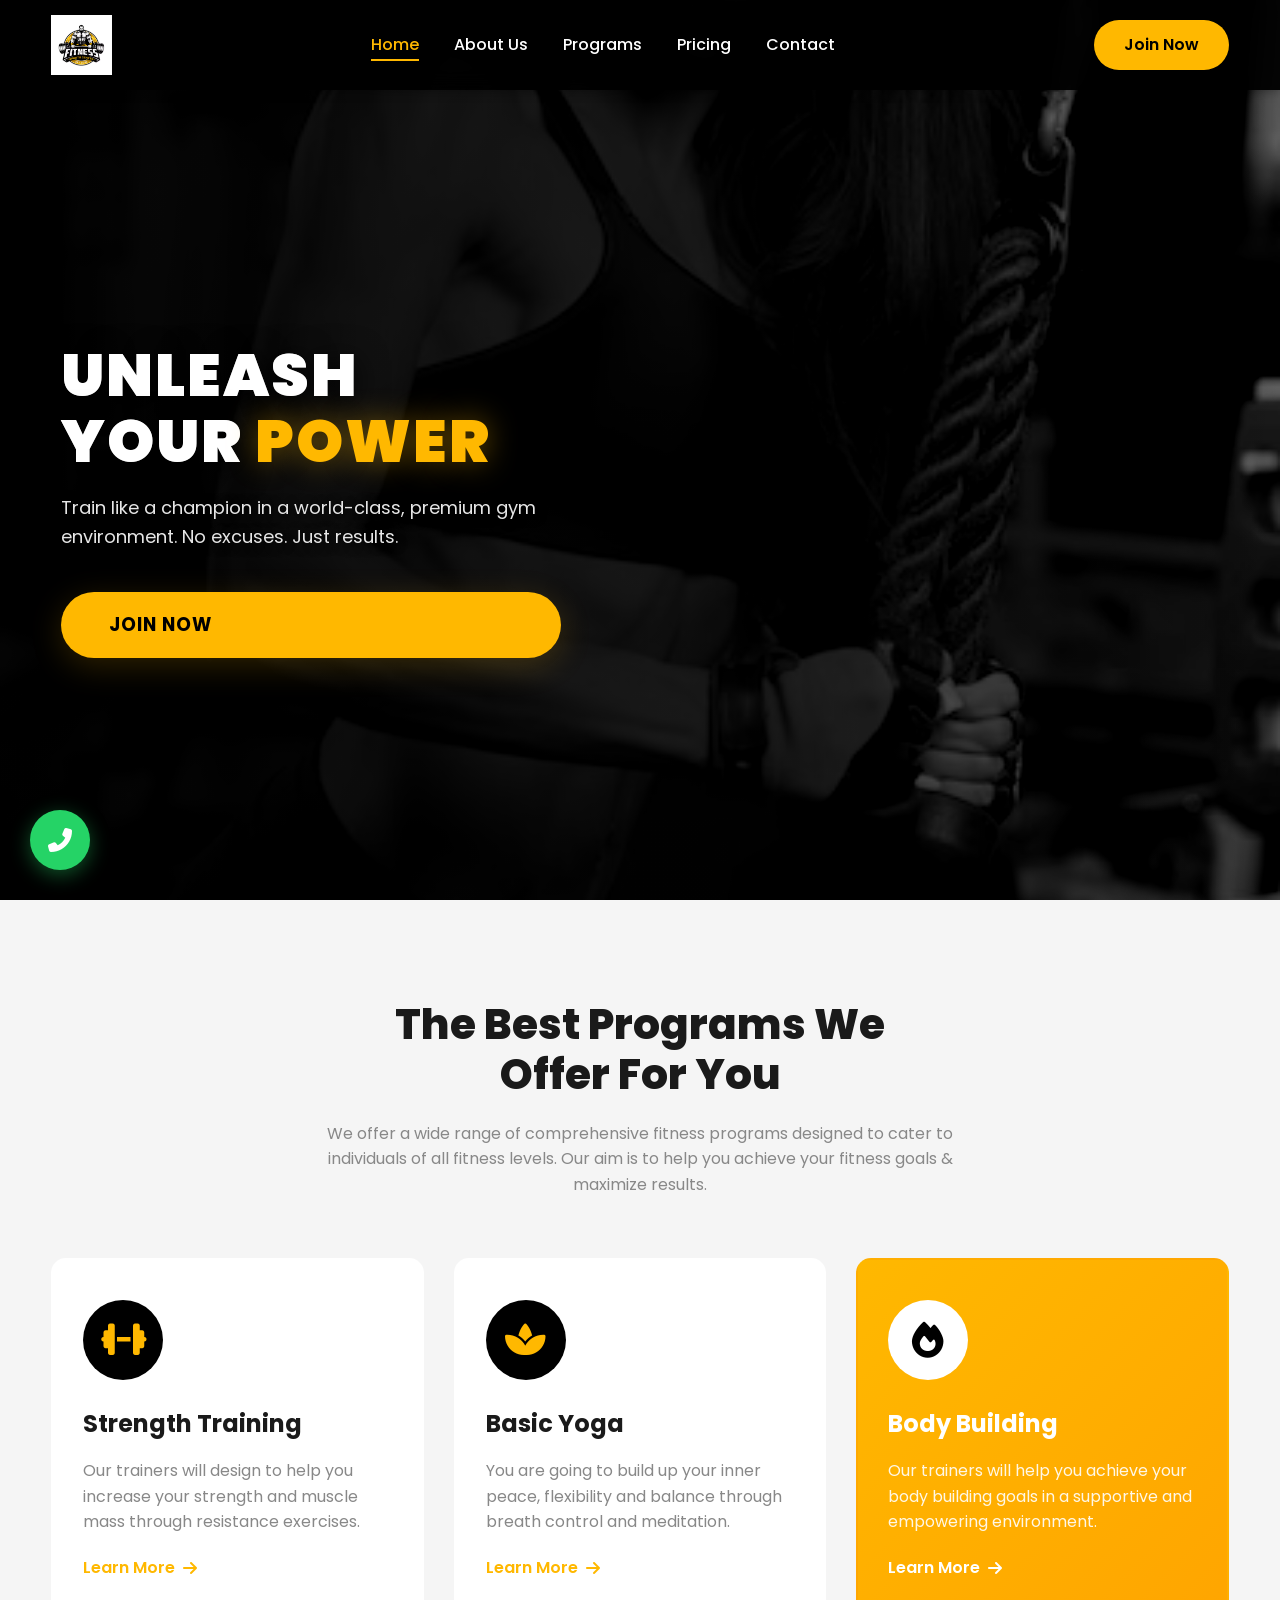
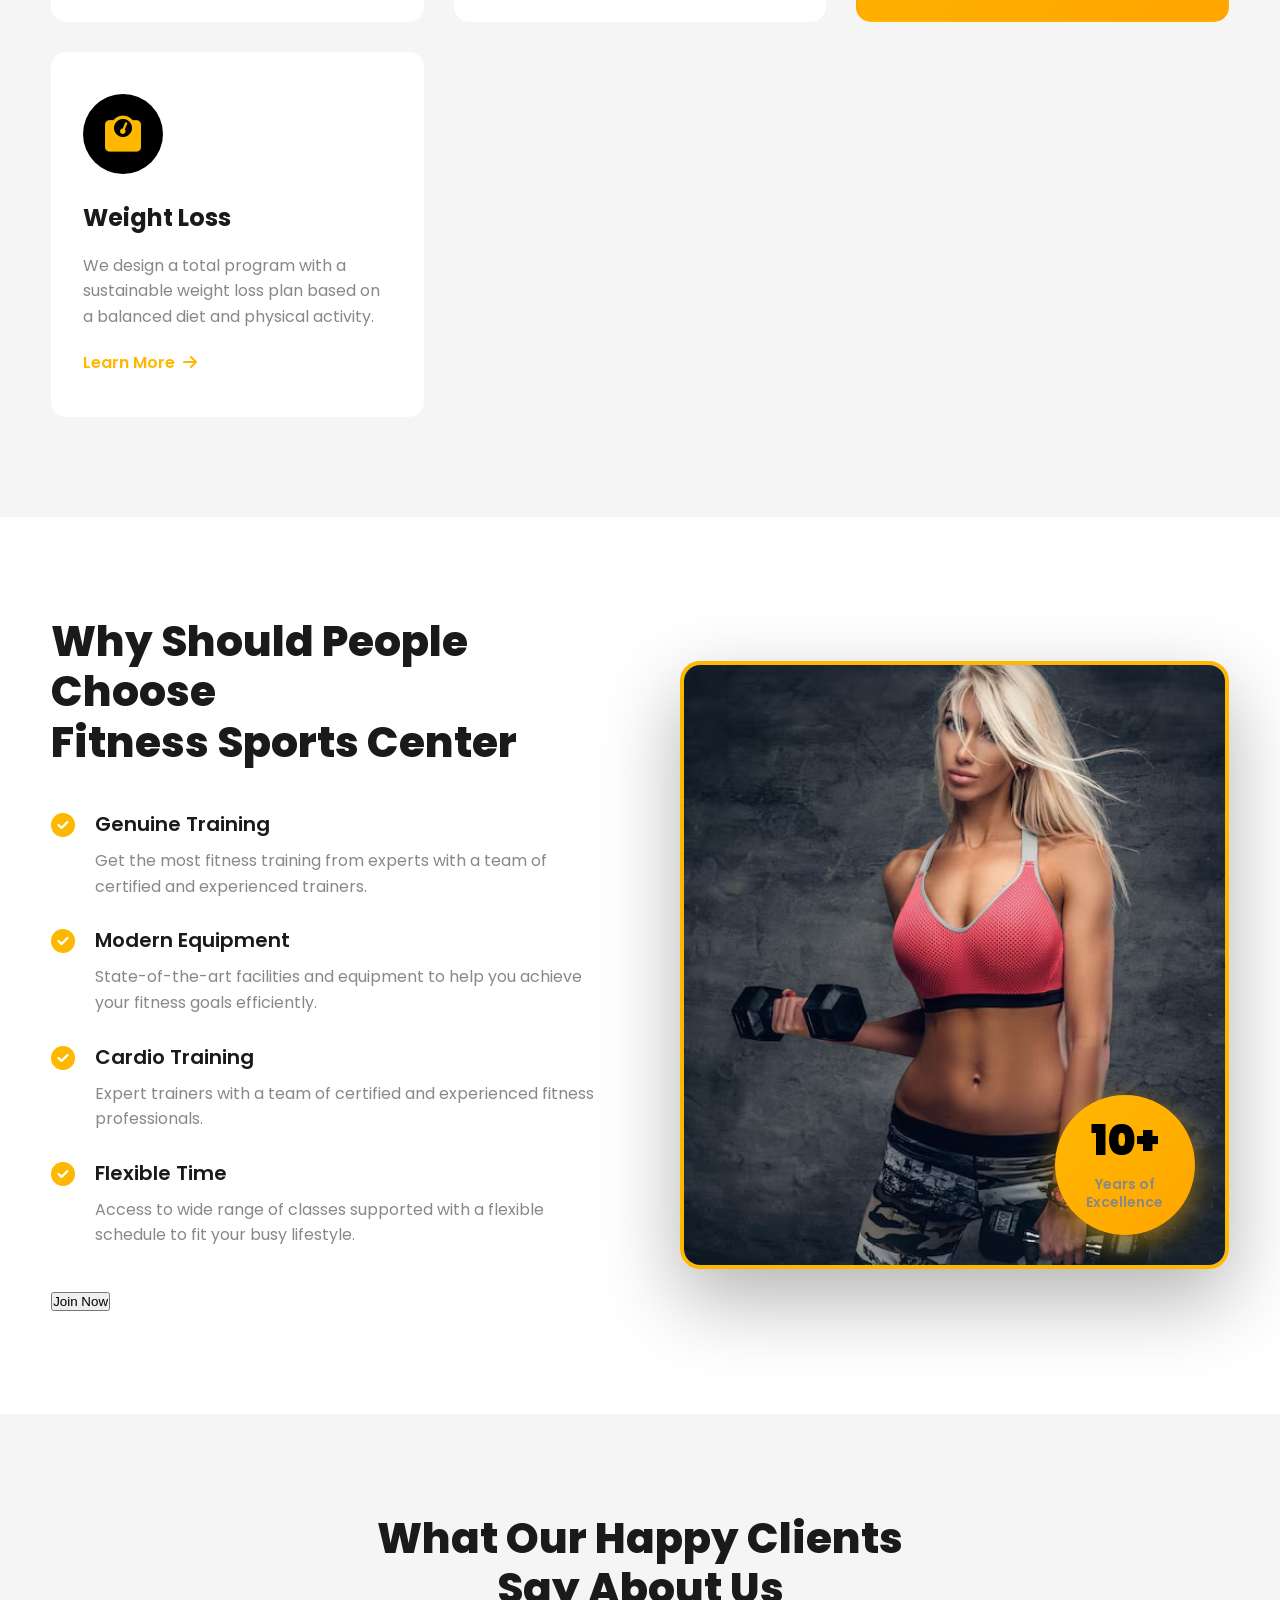
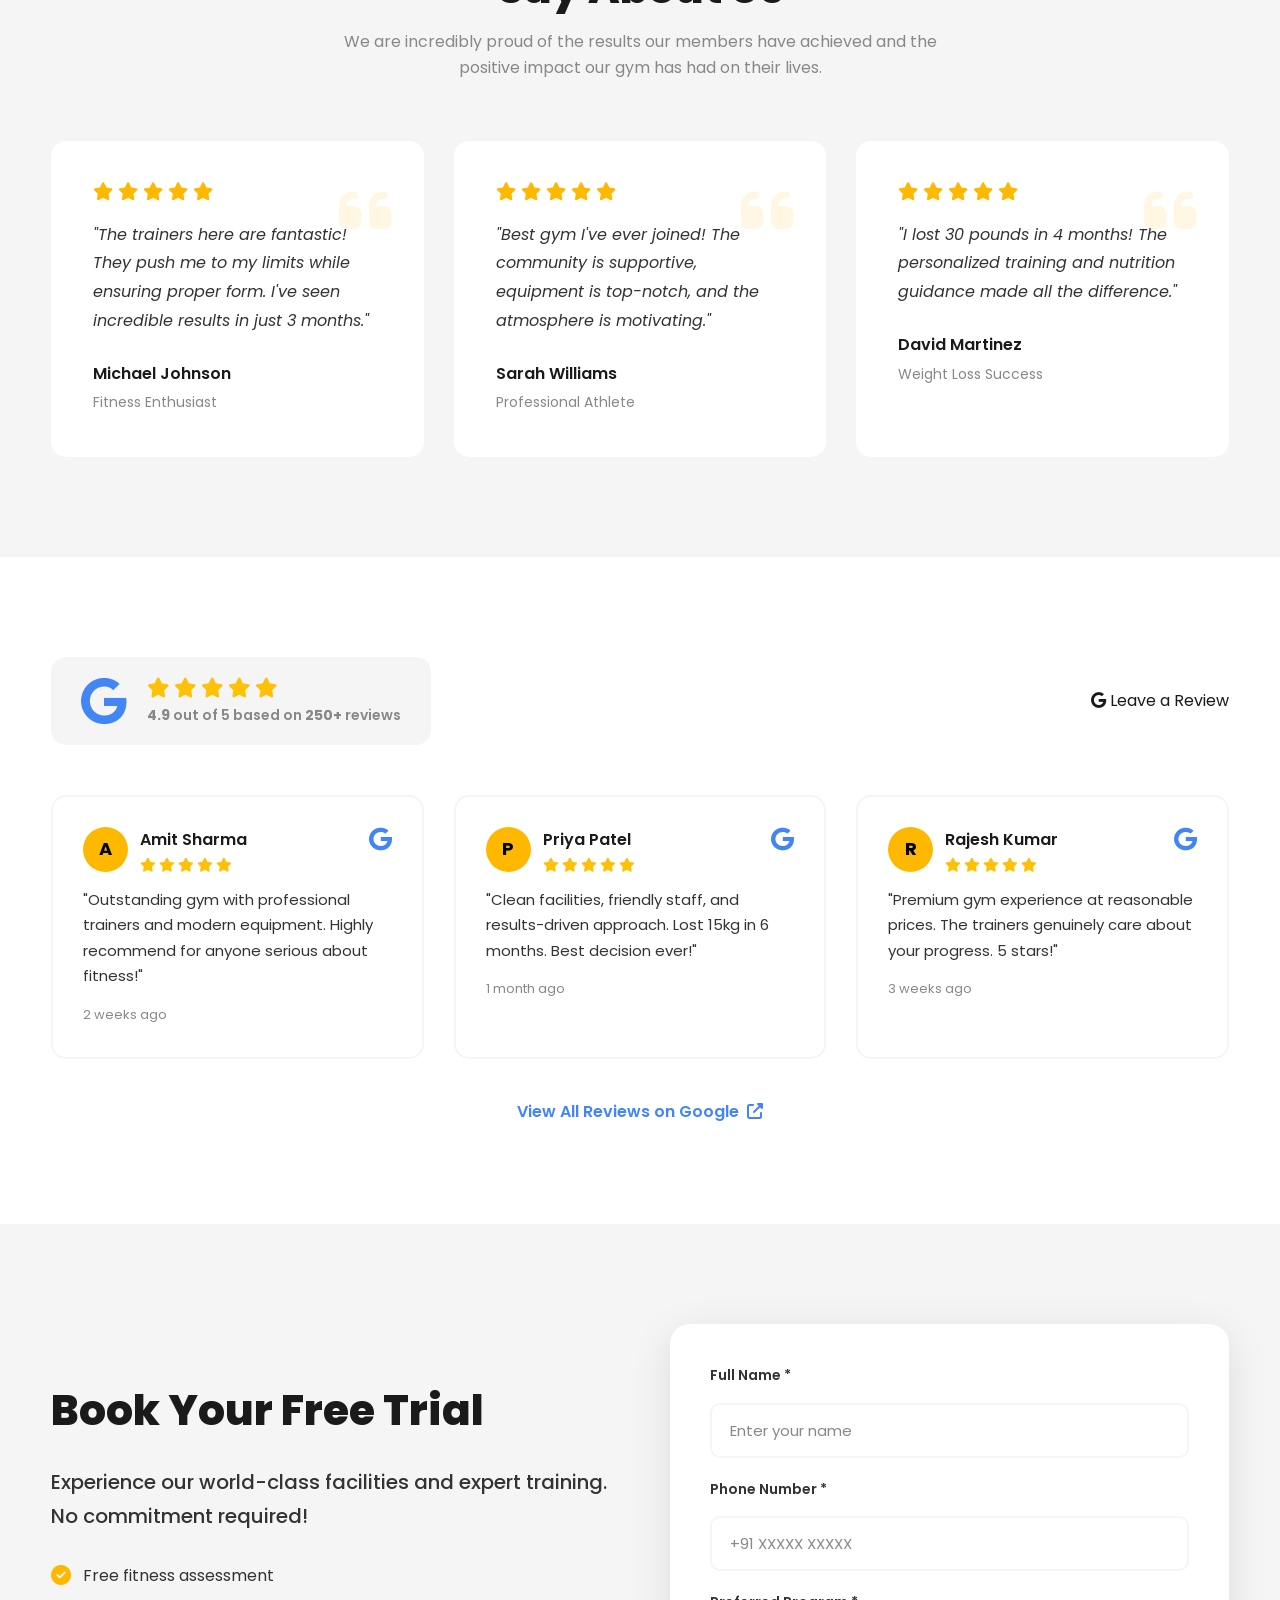
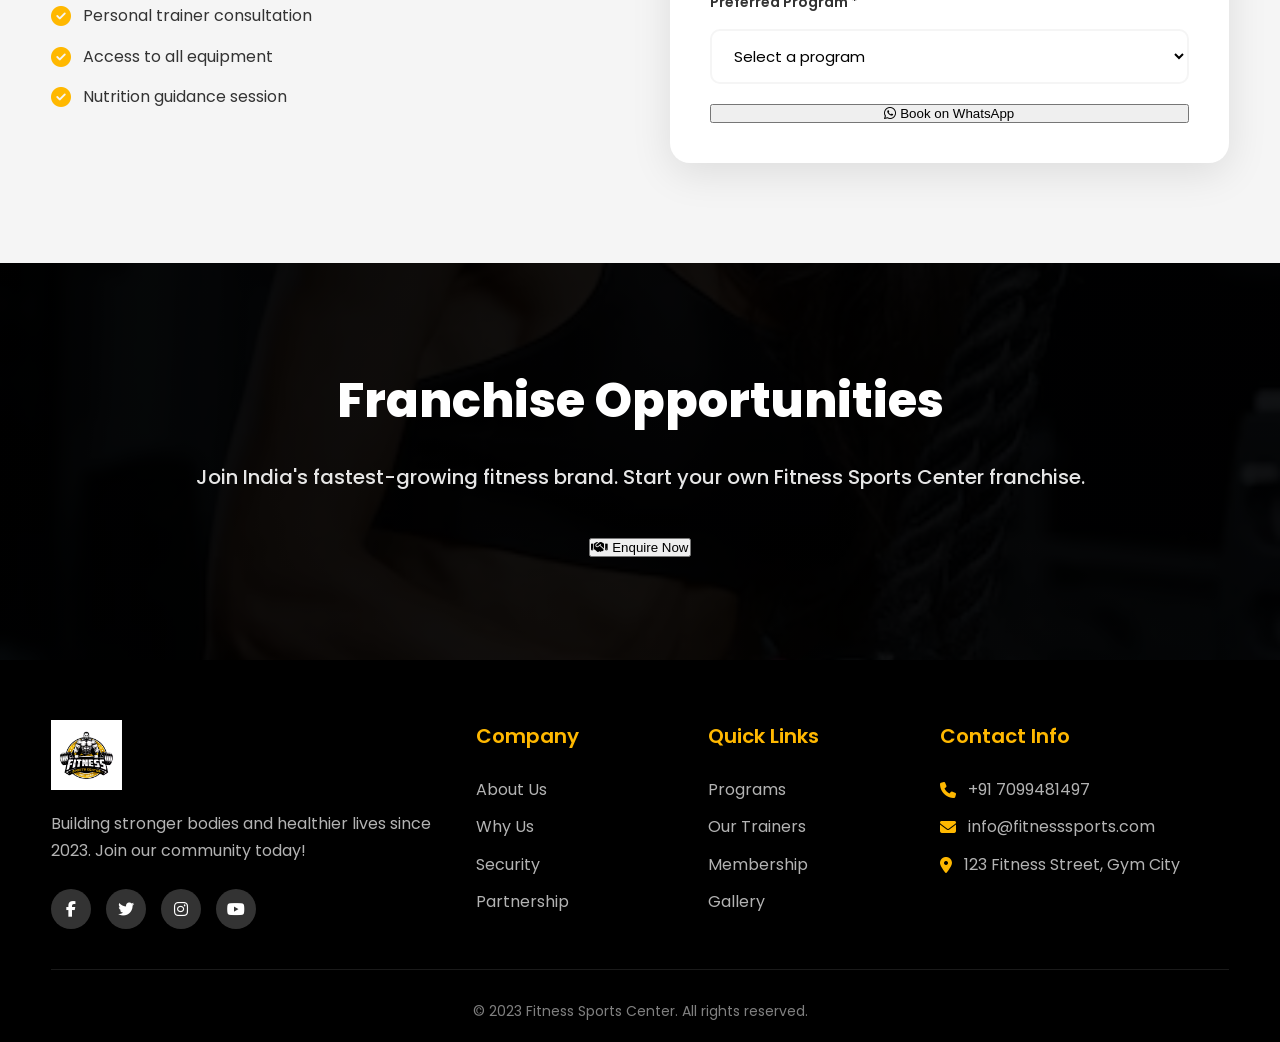
==== commit 91b12c97: "Fix site issues: clean JS, links, and contact data" ====
--- a/index.html
+++ b/index.html
@@ -25,7 +25,7 @@
                     <li><a href="pricing.html">Pricing</a></li>
                     <li><a href="contact.html">Contact</a></li>
                 </ul>
-                <button class="cta-btn">Join Now</button>
+                <a href="contact.html" class="cta-btn">Join Now</a>
                 <div class="hamburger">
                     <span></span>
                     <span></span>
@@ -95,7 +95,7 @@
     </section>
 
     <!-- Why Choose Us Section -->
-    <section class="why-choose-section">
+    <section class="why-choose-section" id="why-choose">
         <div class="container">
             <div class="why-choose-grid">
                 <div class="why-choose-content">
@@ -222,7 +222,7 @@
                         <p><strong>4.9</strong> out of 5 based on <strong>250+</strong> reviews</p>
                     </div>
                 </div>
-                <a href="https://g.page/r/YOUR_GOOGLE_PLACE_ID/review" target="_blank" class="btn btn-primary">
+                <a href="https://www.google.com/search?q=Fitness+Sports+Center+reviews" target="_blank" class="btn btn-primary">
                     <i class="fab fa-google"></i> Leave a Review
                 </a>
             </div>
@@ -411,34 +411,34 @@
                     <img src="logo (2).png" alt="Fitness Sports Center" class="footer-logo">
                     <p>Building stronger bodies and healthier lives since 2023. Join our community today!</p>
                     <div class="social-links">
-                        <a href="#"><i class="fab fa-facebook-f"></i></a>
-                        <a href="#"><i class="fab fa-twitter"></i></a>
-                        <a href="#"><i class="fab fa-instagram"></i></a>
-                        <a href="#"><i class="fab fa-youtube"></i></a>
+                        <a href="https://facebook.com" target="_blank" rel="noopener noreferrer"><i class="fab fa-facebook-f"></i></a>
+                        <a href="https://x.com" target="_blank" rel="noopener noreferrer"><i class="fab fa-twitter"></i></a>
+                        <a href="https://instagram.com" target="_blank" rel="noopener noreferrer"><i class="fab fa-instagram"></i></a>
+                        <a href="https://youtube.com" target="_blank" rel="noopener noreferrer"><i class="fab fa-youtube"></i></a>
                     </div>
                 </div>
                 <div class="footer-col">
                     <h3>Company</h3>
                     <ul>
                         <li><a href="about.html">About Us</a></li>
-                        <li><a href="#">Why Us</a></li>
-                        <li><a href="#">Security</a></li>
-                        <li><a href="#">Partnership</a></li>
+                        <li><a href="index.html#why-choose">Why Us</a></li>
+                        <li><a href="contact.html">Security</a></li>
+                        <li><a href="contact.html">Partnership</a></li>
                     </ul>
                 </div>
                 <div class="footer-col">
                     <h3>Quick Links</h3>
                     <ul>
                         <li><a href="programs.html">Programs</a></li>
-                        <li><a href="#">Our Trainers</a></li>
+                        <li><a href="about.html#team">Our Trainers</a></li>
                         <li><a href="pricing.html">Membership</a></li>
-                        <li><a href="#">Gallery</a></li>
+                        <li><a href="programs.html">Gallery</a></li>
                     </ul>
                 </div>
                 <div class="footer-col">
                     <h3>Contact Info</h3>
                     <ul class="contact-info">
-                        <li><i class="fas fa-phone"></i> +1 (555) 000-0000</li>
+                        <li><i class="fas fa-phone"></i> +91 7099481497</li>
                         <li><i class="fas fa-envelope"></i> info@fitnesssports.com</li>
                         <li><i class="fas fa-map-marker-alt"></i> 123 Fitness Street, Gym City</li>
                     </ul>
@@ -453,3 +453,4 @@
     <script src="script.js"></script>
 </body>
 </html>
+
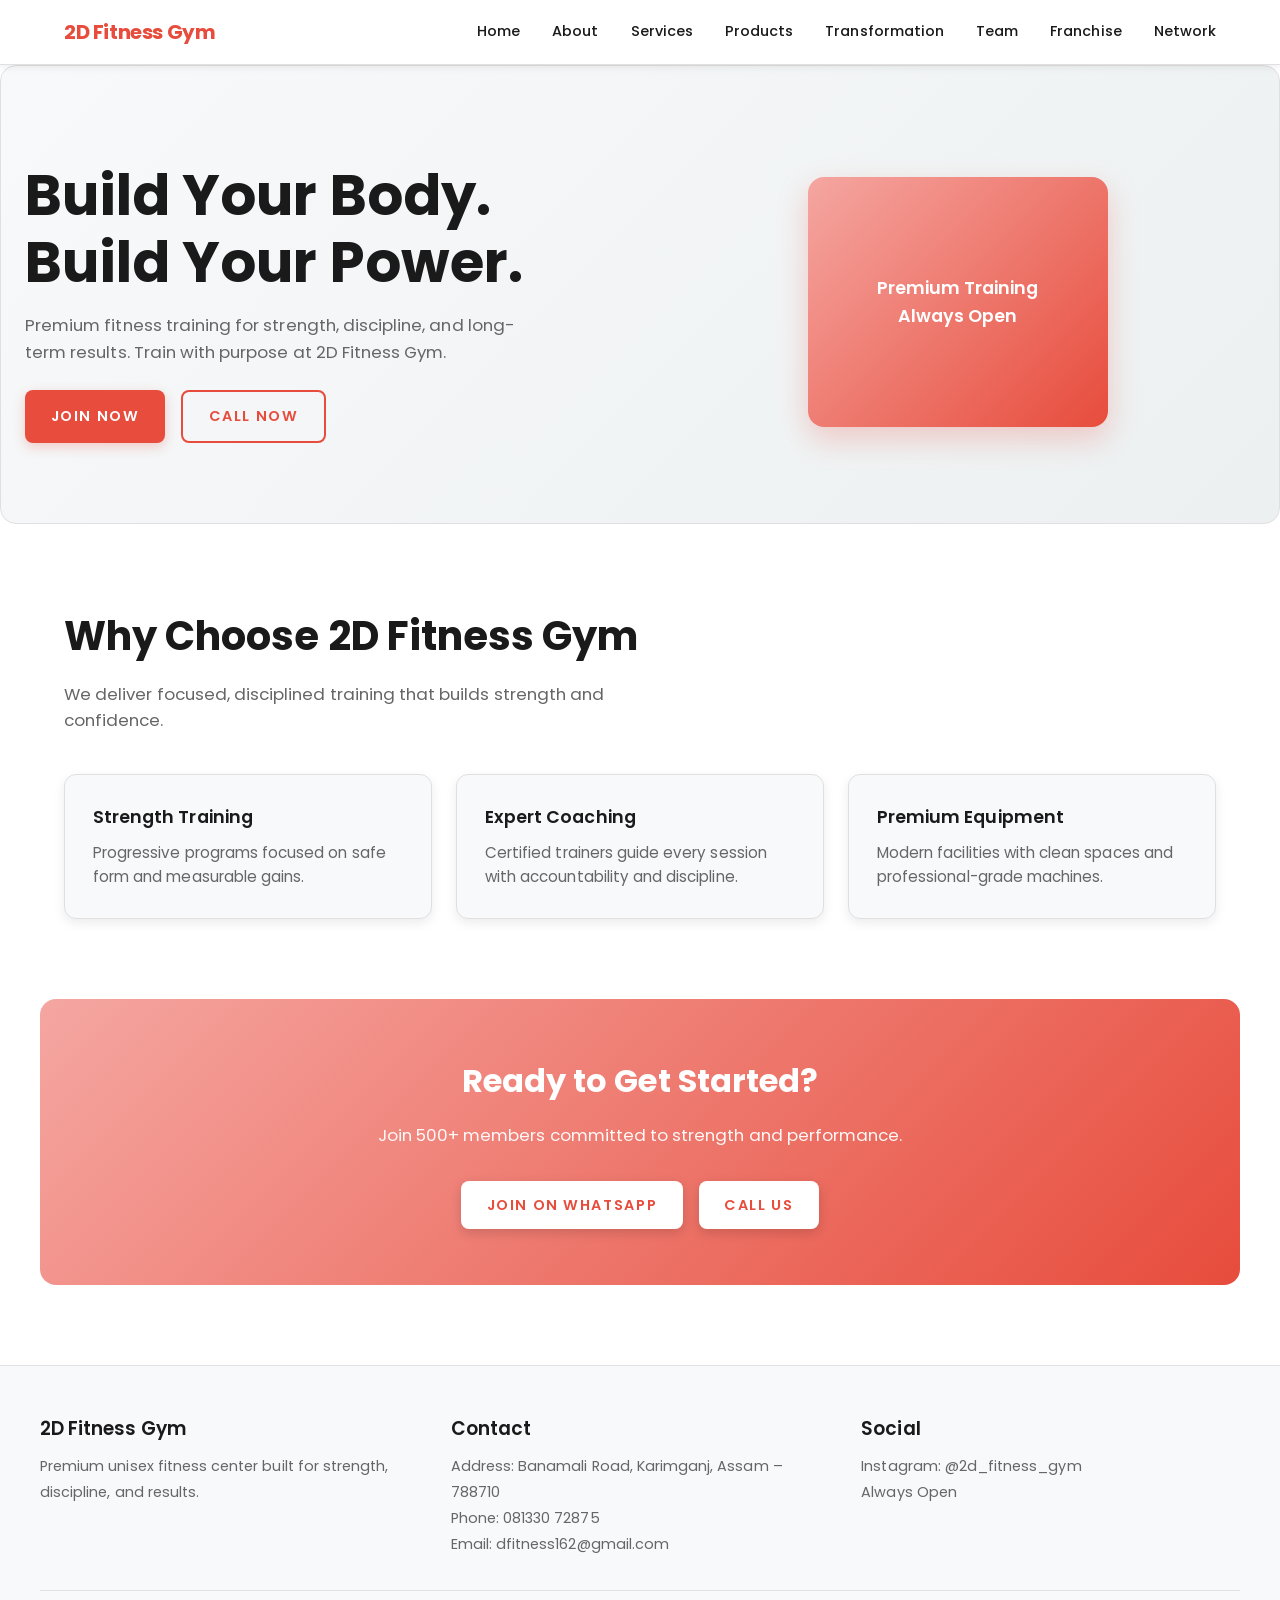
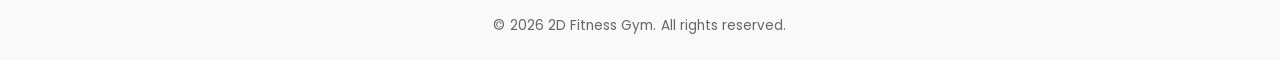
==== commit 169db59e: "Initial commit" ====
--- a/index.html
+++ b/index.html
@@ -1,456 +1,97 @@
-<!DOCTYPE html>
+<!doctype html>
 <html lang="en">
 <head>
-    <meta charset="UTF-8">
-    <meta name="viewport" content="width=device-width, initial-scale=1.0">
-    <title>Fitness Sports Center | Premium Gym & Fitness Training Since 2023</title>
-    <meta name="description" content="Transform your body at Fitness Sports Center. Expert trainers, state-of-the-art equipment, personalized programs. Join 1200+ members achieving their fitness goals. Book your free trial today!">
-    <meta name="keywords" content="gym, fitness center, personal training, bodybuilding, weight loss, yoga, strength training, fitness programs">
-    <meta name="author" content="Fitness Sports Center">
-    <link rel="stylesheet" href="styles.css">
-    <link rel="stylesheet" href="https://cdnjs.cloudflare.com/ajax/libs/font-awesome/6.4.0/css/all.min.css">
+  <meta charset="utf-8">
+  <meta name="viewport" content="width=device-width, initial-scale=1">
+  <meta name="description" content="2D Fitness Gym - Premium unisex gym with strength training, fitness programs, and expert coaching in Karimganj, Assam.">
+  <title>2D Fitness Gym | Build Your Body. Build Your Power.</title>
+  <link rel="stylesheet" href="css/style.css">
 </head>
 <body>
-    <!-- Navigation -->
-    <nav class="navbar">
-        <div class="container">
-            <div class="nav-wrapper">
-                <div class="logo">
-                    <img src="logo (2).png" alt="Fitness Sports Center">
-                </div>
-                <ul class="nav-menu">
-                    <li><a href="index.html" class="active">Home</a></li>
-                    <li><a href="about.html">About Us</a></li>
-                    <li><a href="programs.html">Programs</a></li>
-                    <li><a href="pricing.html">Pricing</a></li>
-                    <li><a href="contact.html">Contact</a></li>
-                </ul>
-                <a href="contact.html" class="cta-btn">Join Now</a>
-                <div class="hamburger">
-                    <span></span>
-                    <span></span>
-                    <span></span>
-                </div>
-            </div>
+  <header class="site-header">
+    <nav class="nav">
+      <a class="logo" href="index.html">2D Fitness Gym</a>
+      <button class="nav-toggle" aria-expanded="false" aria-controls="nav-menu">Menu</button>
+      <ul class="nav-menu" id="nav-menu">
+        <li><a href="index.html">Home</a></li>
+        <li><a href="about.html">About</a></li>
+        <li><a href="services.html">Services</a></li>
+        <li><a href="products.html">Products</a></li>
+        <li><a href="transformation.html">Transformation</a></li>
+        <li><a href="team.html">Team</a></li>
+        <li><a href="franchise.html">Franchise</a></li>
+        <li><a href="network.html">Network</a></li>
+      </ul>
+    </nav>
+  </header>
+
+  <main>
+    <section class="hero" aria-labelledby="hero-title">
+      <div>
+        <h1 id="hero-title">Build Your Body. Build Your Power.</h1>
+        <p>Premium fitness training for strength, discipline, and long-term results. Train with purpose at 2D Fitness Gym.</p>
+        <div class="hero-cta">
+          <a class="btn btn-primary" href="https://wa.me/918133072875" target="_blank" rel="noreferrer">Join Now</a>
+          <a class="btn btn-outline" href="tel:08133072875">Call Now</a>
         </div>
-    </nav>
-
-    <!-- Cinematic Hero Section -->
-    <section class="hero hero-cinematic">
-        <div class="hero-bg" aria-hidden="true"></div>
-        <div class="hero-overlay"></div>
-        <div class="container">
-            <div class="hero-content hero-cinematic-content">
-                <div class="hero-text hero-cinematic-text">
-                    <h1 class="hero-title hero-cinematic-title">UNLEASH<br>YOUR <span class="highlight">POWER</span></h1>
-                    <p class="hero-subtitle hero-cinematic-subtitle">Train like a champion in a world-class, premium gym environment. No excuses. Just results.</p>
-                    <a href="https://wa.me/917099481497?text=Hi%2C%20I%20want%20to%20join%20Fitness%20Sports%20Center" class="btn btn-primary hero-cinematic-btn" target="_blank">JOIN NOW</a>
-                </div>
-            </div>
-        </div>
+      </div>
+      <div class="hero-visual">
+        <div class="hero-asset">Premium Training<br>Always Open</div>
+      </div>
     </section>
 
-    <!-- Programs Section -->
-    <section class="programs-section">
-        <div class="container">
-            <div class="section-header">
-                <h2>The Best Programs We<br>Offer For You</h2>
-                <p>We offer a wide range of comprehensive fitness programs designed to cater to individuals of all fitness levels. Our aim is to help you achieve your fitness goals & maximize results.</p>
-            </div>
-            <div class="programs-grid">
-                <div class="program-card">
-                    <div class="program-icon">
-                        <i class="fas fa-dumbbell"></i>
-                    </div>
-                    <h3>Strength Training</h3>
-                    <p>Our trainers will design to help you increase your strength and muscle mass through resistance exercises.</p>
-                    <a href="programs.html" class="program-link">Learn More <i class="fas fa-arrow-right"></i></a>
-                </div>
-                <div class="program-card">
-                    <div class="program-icon">
-                        <i class="fas fa-spa"></i>
-                    </div>
-                    <h3>Basic Yoga</h3>
-                    <p>You are going to build up your inner peace, flexibility and balance through breath control and meditation.</p>
-                    <a href="programs.html" class="program-link">Learn More <i class="fas fa-arrow-right"></i></a>
-                </div>
-                <div class="program-card featured">
-                    <div class="program-icon">
-                        <i class="fas fa-fire"></i>
-                    </div>
-                    <h3>Body Building</h3>
-                    <p>Our trainers will help you achieve your body building goals in a supportive and empowering environment.</p>
-                    <a href="programs.html" class="program-link">Learn More <i class="fas fa-arrow-right"></i></a>
-                </div>
-                <div class="program-card">
-                    <div class="program-icon">
-                        <i class="fas fa-weight"></i>
-                    </div>
-                    <h3>Weight Loss</h3>
-                    <p>We design a total program with a sustainable weight loss plan based on a balanced diet and physical activity.</p>
-                    <a href="programs.html" class="program-link">Learn More <i class="fas fa-arrow-right"></i></a>
-                </div>
-            </div>
-        </div>
+    <section class="section">
+      <div class="section-header">
+        <h2>Why Choose 2D Fitness Gym</h2>
+        <p>We deliver focused, disciplined training that builds strength and confidence.</p>
+      </div>
+      <div class="grid-3">
+        <article class="card">
+          <h3>Strength Training</h3>
+          <p>Progressive programs focused on safe form and measurable gains.</p>
+        </article>
+        <article class="card">
+          <h3>Expert Coaching</h3>
+          <p>Certified trainers guide every session with accountability and discipline.</p>
+        </article>
+        <article class="card">
+          <h3>Premium Equipment</h3>
+          <p>Modern facilities with clean spaces and professional-grade machines.</p>
+        </article>
+      </div>
     </section>
 
-    <!-- Why Choose Us Section -->
-    <section class="why-choose-section" id="why-choose">
-        <div class="container">
-            <div class="why-choose-grid">
-                <div class="why-choose-content">
-                    <h2>Why Should People Choose<br>Fitness Sports Center</h2>
-                    <div class="features-list">
-                        <div class="feature-item">
-                            <i class="fas fa-check-circle"></i>
-                            <div>
-                                <h4>Genuine Training</h4>
-                                <p>Get the most fitness training from experts with a team of certified and experienced trainers.</p>
-                            </div>
-                        </div>
-                        <div class="feature-item">
-                            <i class="fas fa-check-circle"></i>
-                            <div>
-                                <h4>Modern Equipment</h4>
-                                <p>State-of-the-art facilities and equipment to help you achieve your fitness goals efficiently.</p>
-                            </div>
-                        </div>
-                        <div class="feature-item">
-                            <i class="fas fa-check-circle"></i>
-                            <div>
-                                <h4>Cardio Training</h4>
-                                <p>Expert trainers with a team of certified and experienced fitness professionals.</p>
-                            </div>
-                        </div>
-                        <div class="feature-item">
-                            <i class="fas fa-check-circle"></i>
-                            <div>
-                                <h4>Flexible Time</h4>
-                                <p>Access to wide range of classes supported with a flexible schedule to fit your busy lifestyle.</p>
-                            </div>
-                        </div>
-                    </div>
-                    <button class="btn btn-primary">Join Now</button>
-                </div>
-                <div class="why-choose-image">
-                    <div class="image-wrapper">
-                        <img src="New folder/sexy-blond-woman-fitness-model-holds-dumbbells-grey-background_613910-14847.avif" alt="Professional Training">
-                        <div class="experience-badge">
-                            <div class="badge-content">
-                                <h3>10+</h3>
-                                <p>Years of<br>Excellence</p>
-                            </div>
-                        </div>
-                    </div>
-                </div>
-            </div>
-        </div>
+    <section class="section cta-section">
+      <h2>Ready to Get Started?</h2>
+      <p>Join 500+ members committed to strength and performance.</p>
+      <div class="cta-buttons">
+        <a class="btn btn-white" href="https://wa.me/918133072875" target="_blank" rel="noreferrer">Join on WhatsApp</a>
+        <a class="btn btn-white" href="tel:08133072875">Call Us</a>
+      </div>
     </section>
+  </main>
 
-    <!-- Testimonials Section -->
-    <section class="testimonials-section fade-in-section">
-        <div class="container">
-            <h2>What Our Happy Clients<br>Say About Us</h2>
-            <p class="section-subtitle">We are incredibly proud of the results our members have achieved and the positive impact our gym has had on their lives.</p>
-            <div class="testimonials-grid">
-                <div class="testimonial-card">
-                    <div class="rating">
-                        <i class="fas fa-star"></i>
-                        <i class="fas fa-star"></i>
-                        <i class="fas fa-star"></i>
-                        <i class="fas fa-star"></i>
-                        <i class="fas fa-star"></i>
-                    </div>
-                    <p>"The trainers here are fantastic! They push me to my limits while ensuring proper form. I've seen incredible results in just 3 months."</p>
-                    <div class="testimonial-author">
-                        <div class="author-info">
-                            <h4>Michael Johnson</h4>
-                            <span>Fitness Enthusiast</span>
-                        </div>
-                    </div>
-                </div>
-                <div class="testimonial-card">
-                    <div class="rating">
-                        <i class="fas fa-star"></i>
-                        <i class="fas fa-star"></i>
-                        <i class="fas fa-star"></i>
-                        <i class="fas fa-star"></i>
-                        <i class="fas fa-star"></i>
-                    </div>
-                    <p>"Best gym I've ever joined! The community is supportive, equipment is top-notch, and the atmosphere is motivating."</p>
-                    <div class="testimonial-author">
-                        <div class="author-info">
-                            <h4>Sarah Williams</h4>
-                            <span>Professional Athlete</span>
-                        </div>
-                    </div>
-                </div>
-                <div class="testimonial-card">
-                    <div class="rating">
-                        <i class="fas fa-star"></i>
-                        <i class="fas fa-star"></i>
-                        <i class="fas fa-star"></i>
-                        <i class="fas fa-star"></i>
-                        <i class="fas fa-star"></i>
-                    </div>
-                    <p>"I lost 30 pounds in 4 months! The personalized training and nutrition guidance made all the difference."</p>
-                    <div class="testimonial-author">
-                        <div class="author-info">
-                            <h4>David Martinez</h4>
-                            <span>Weight Loss Success</span>
-                        </div>
-                    </div>
-                </div>
-            </div>
-        </div>
-    </section>
+  <footer class="site-footer">
+    <div class="footer-content">
+      <div>
+        <h3>2D Fitness Gym</h3>
+        <p>Premium unisex fitness center built for strength, discipline, and results.</p>
+      </div>
+      <div>
+        <h3>Contact</h3>
+        <p>Address: Banamali Road, Karimganj, Assam – 788710</p>
+        <p>Phone: 081330 72875</p>
+        <p>Email: dfitness162@gmail.com</p>
+      </div>
+      <div>
+        <h3>Social</h3>
+        <p>Instagram: @2d_fitness_gym</p>
+        <p>Always Open</p>
+      </div>
+    </div>
+    <p class="footer-bottom">© 2026 2D Fitness Gym. All rights reserved.</p>
+  </footer>
 
-    <!-- Google Reviews Section -->
-    <section class="google-reviews-section fade-in-section">
-        <div class="container">
-            <div class="google-reviews-header">
-                <div class="google-badge">
-                    <i class="fab fa-google"></i>
-                    <div class="badge-content">
-                        <div class="google-stars">
-                            <i class="fas fa-star"></i>
-                            <i class="fas fa-star"></i>
-                            <i class="fas fa-star"></i>
-                            <i class="fas fa-star"></i>
-                            <i class="fas fa-star"></i>
-                        </div>
-                        <p><strong>4.9</strong> out of 5 based on <strong>250+</strong> reviews</p>
-                    </div>
-                </div>
-                <a href="https://www.google.com/search?q=Fitness+Sports+Center+reviews" target="_blank" class="btn btn-primary">
-                    <i class="fab fa-google"></i> Leave a Review
-                </a>
-            </div>
-            <div class="google-reviews-grid">
-                <div class="google-review-card">
-                    <div class="review-header">
-                        <div class="reviewer-info">
-                            <div class="reviewer-avatar">A</div>
-                            <div>
-                                <h4>Amit Sharma</h4>
-                                <div class="review-stars">
-                                    <i class="fas fa-star"></i>
-                                    <i class="fas fa-star"></i>
-                                    <i class="fas fa-star"></i>
-                                    <i class="fas fa-star"></i>
-                                    <i class="fas fa-star"></i>
-                                </div>
-                            </div>
-                        </div>
-                        <i class="fab fa-google google-icon"></i>
-                    </div>
-                    <p>"Outstanding gym with professional trainers and modern equipment. Highly recommend for anyone serious about fitness!"</p>
-                    <span class="review-date">2 weeks ago</span>
-                </div>
-                <div class="google-review-card">
-                    <div class="review-header">
-                        <div class="reviewer-info">
-                            <div class="reviewer-avatar">P</div>
-                            <div>
-                                <h4>Priya Patel</h4>
-                                <div class="review-stars">
-                                    <i class="fas fa-star"></i>
-                                    <i class="fas fa-star"></i>
-                                    <i class="fas fa-star"></i>
-                                    <i class="fas fa-star"></i>
-                                    <i class="fas fa-star"></i>
-                                </div>
-                            </div>
-                        </div>
-                        <i class="fab fa-google google-icon"></i>
-                    </div>
-                    <p>"Clean facilities, friendly staff, and results-driven approach. Lost 15kg in 6 months. Best decision ever!"</p>
-                    <span class="review-date">1 month ago</span>
-                </div>
-                <div class="google-review-card">
-                    <div class="review-header">
-                        <div class="reviewer-info">
-                            <div class="reviewer-avatar">R</div>
-                            <div>
-                                <h4>Rajesh Kumar</h4>
-                                <div class="review-stars">
-                                    <i class="fas fa-star"></i>
-                                    <i class="fas fa-star"></i>
-                                    <i class="fas fa-star"></i>
-                                    <i class="fas fa-star"></i>
-                                    <i class="fas fa-star"></i>
-                                </div>
-                            </div>
-                        </div>
-                        <i class="fab fa-google google-icon"></i>
-                    </div>
-                    <p>"Premium gym experience at reasonable prices. The trainers genuinely care about your progress. 5 stars!"</p>
-                    <span class="review-date">3 weeks ago</span>
-                </div>
-            </div>
-            <div class="google-reviews-footer">
-                <a href="https://www.google.com/search?q=fitness+sports+center" target="_blank" class="view-all-link">
-                    View All Reviews on Google <i class="fas fa-external-link-alt"></i>
-                </a>
-            </div>
-        </div>
-    </section>
-
-    <!-- Booking Form Section -->
-    <section class="booking-section fade-in-section" id="booking-form">
-        <div class="container">
-            <div class="booking-grid">
-                <div class="booking-info">
-                    <h2>Book Your Free Trial</h2>
-                    <p class="lead">Experience our world-class facilities and expert training. No commitment required!</p>
-                    <div class="booking-benefits">
-                        <div class="benefit-item">
-                            <i class="fas fa-check-circle"></i>
-                            <span>Free fitness assessment</span>
-                        </div>
-                        <div class="benefit-item">
-                            <i class="fas fa-check-circle"></i>
-                            <span>Personal trainer consultation</span>
-                        </div>
-                        <div class="benefit-item">
-                            <i class="fas fa-check-circle"></i>
-                            <span>Access to all equipment</span>
-                        </div>
-                        <div class="benefit-item">
-                            <i class="fas fa-check-circle"></i>
-                            <span>Nutrition guidance session</span>
-                        </div>
-                    </div>
-                </div>
-                <div class="booking-form-wrapper">
-                    <form class="premium-form" id="bookingForm">
-                        <div class="form-group">
-                            <label for="bookingName">Full Name *</label>
-                            <input type="text" id="bookingName" name="name" required placeholder="Enter your name">
-                        </div>
-                        <div class="form-group">
-                            <label for="bookingPhone">Phone Number *</label>
-                            <input type="tel" id="bookingPhone" name="phone" required placeholder="+91 XXXXX XXXXX" pattern="[0-9]{10}">
-                        </div>
-                        <div class="form-group">
-                            <label for="bookingProgram">Preferred Program *</label>
-                            <select id="bookingProgram" name="program" required>
-                                <option value="">Select a program</option>
-                                <option value="strength">Strength Training</option>
-                                <option value="bodybuilding">Body Building</option>
-                                <option value="weightloss">Weight Loss</option>
-                                <option value="yoga">Basic Yoga</option>
-                                <option value="general">General Fitness</option>
-                            </select>
-                        </div>
-                        <button type="submit" class="btn btn-primary btn-block">
-                            <i class="fab fa-whatsapp"></i> Book on WhatsApp
-                        </button>
-                    </form>
-                </div>
-            </div>
-        </div>
-    </section>
-
-    <!-- Franchise Section -->
-    <section class="franchise-section fade-in-section">
-        <div class="container">
-            <div class="franchise-content">
-                <h2>Franchise Opportunities</h2>
-                <p class="lead">Join India's fastest-growing fitness brand. Start your own Fitness Sports Center franchise.</p>
-                <button class="btn btn-secondary" onclick="toggleFranchiseForm()">
-                    <i class="fas fa-handshake"></i> Enquire Now
-                </button>
-            </div>
-            <div class="franchise-form-wrapper" id="franchiseFormWrapper" style="display: none;">
-                <form class="premium-form" id="franchiseForm">
-                    <div class="form-row">
-                        <div class="form-group">
-                            <label for="franchiseName">Full Name *</label>
-                            <input type="text" id="franchiseName" name="name" required placeholder="Enter your name">
-                        </div>
-                        <div class="form-group">
-                            <label for="franchiseCity">City *</label>
-                            <input type="text" id="franchiseCity" name="city" required placeholder="Your city">
-                        </div>
-                    </div>
-                    <div class="form-row">
-                        <div class="form-group">
-                            <label for="franchisePhone">Phone Number *</label>
-                            <input type="tel" id="franchisePhone" name="phone" required placeholder="+91 XXXXX XXXXX">
-                        </div>
-                        <div class="form-group">
-                            <label for="franchiseInvestment">Investment Range *</label>
-                            <select id="franchiseInvestment" name="investment" required>
-                                <option value="">Select range</option>
-                                <option value="10-25L">10-25 Lakhs</option>
-                                <option value="25-50L">25-50 Lakhs</option>
-                                <option value="50L+">50 Lakhs+</option>
-                            </select>
-                        </div>
-                    </div>
-                    <button type="submit" class="btn btn-primary btn-block">
-                        <i class="fab fa-whatsapp"></i> Submit via WhatsApp
-                    </button>
-                </form>
-            </div>
-        </div>
-    </section>
-
-    <!-- Sticky Call Button -->
-    <a href="tel:+917099481497" class="sticky-call-btn" aria-label="Call Now">
-        <i class="fas fa-phone-alt"></i>
-        <span>Call Now</span>
-    </a>
-
-    <!-- Footer -->
-    <footer class="footer">
-        <div class="container">
-            <div class="footer-grid">
-                <div class="footer-col">
-                    <img src="logo (2).png" alt="Fitness Sports Center" class="footer-logo">
-                    <p>Building stronger bodies and healthier lives since 2023. Join our community today!</p>
-                    <div class="social-links">
-                        <a href="https://facebook.com" target="_blank" rel="noopener noreferrer"><i class="fab fa-facebook-f"></i></a>
-                        <a href="https://x.com" target="_blank" rel="noopener noreferrer"><i class="fab fa-twitter"></i></a>
-                        <a href="https://instagram.com" target="_blank" rel="noopener noreferrer"><i class="fab fa-instagram"></i></a>
-                        <a href="https://youtube.com" target="_blank" rel="noopener noreferrer"><i class="fab fa-youtube"></i></a>
-                    </div>
-                </div>
-                <div class="footer-col">
-                    <h3>Company</h3>
-                    <ul>
-                        <li><a href="about.html">About Us</a></li>
-                        <li><a href="index.html#why-choose">Why Us</a></li>
-                        <li><a href="contact.html">Security</a></li>
-                        <li><a href="contact.html">Partnership</a></li>
-                    </ul>
-                </div>
-                <div class="footer-col">
-                    <h3>Quick Links</h3>
-                    <ul>
-                        <li><a href="programs.html">Programs</a></li>
-                        <li><a href="about.html#team">Our Trainers</a></li>
-                        <li><a href="pricing.html">Membership</a></li>
-                        <li><a href="programs.html">Gallery</a></li>
-                    </ul>
-                </div>
-                <div class="footer-col">
-                    <h3>Contact Info</h3>
-                    <ul class="contact-info">
-                        <li><i class="fas fa-phone"></i> +91 7099481497</li>
-                        <li><i class="fas fa-envelope"></i> info@fitnesssports.com</li>
-                        <li><i class="fas fa-map-marker-alt"></i> 123 Fitness Street, Gym City</li>
-                    </ul>
-                </div>
-            </div>
-            <div class="footer-bottom">
-                <p>&copy; 2023 Fitness Sports Center. All rights reserved.</p>
-            </div>
-        </div>
-    </footer>
-
-    <script src="script.js"></script>
+  <script src="js/main.js"></script>
 </body>
 </html>
-
--- a/css/style.css
+++ b/css/style.css
@@ -0,0 +1,476 @@
+@import url('https://fonts.googleapis.com/css2?family=Poppins:wght@300;400;500;600;700&display=swap');
+
+:root {
+  --bg: #ffffff;
+  --bg-alt: #f8f9fa;
+  --text: #1a1a1a;
+  --muted: #666666;
+  --accent: #e74c3c;
+  --accent-light: #f5a6a1;
+  --border: #e0e0e0;
+  --shadow: rgba(0, 0, 0, 0.08);
+  --shadow-strong: rgba(0, 0, 0, 0.15);
+}
+
+* {
+  box-sizing: border-box;
+  margin: 0;
+  padding: 0;
+}
+
+body {
+  font-family: 'Poppins', 'Segoe UI', sans-serif;
+  background: var(--bg);
+  color: var(--text);
+  line-height: 1.6;
+  letter-spacing: 0.003em;
+}
+
+a {
+  color: inherit;
+  text-decoration: none;
+}
+
+img {
+  max-width: 100%;
+  display: block;
+}
+
+.site-header {
+  position: sticky;
+  top: 0;
+  z-index: 10;
+  background: var(--bg);
+  border-bottom: 1px solid var(--border);
+  box-shadow: 0 2px 8px var(--shadow);
+}
+
+.nav {
+  max-width: 1200px;
+  margin: 0 auto;
+  padding: 1rem 1.5rem;
+  display: flex;
+  align-items: center;
+  justify-content: space-between;
+  gap: 1rem;
+}
+
+.logo {
+  font-size: 1.25rem;
+  font-weight: 700;
+  color: var(--accent);
+  letter-spacing: -0.02em;
+}
+
+.nav-toggle {
+  background: transparent;
+  border: 1px solid var(--border);
+  color: var(--text);
+  padding: 0.5rem 1rem;
+  border-radius: 8px;
+  text-transform: uppercase;
+  font-size: 0.75rem;
+  font-weight: 600;
+  letter-spacing: 0.1rem;
+  cursor: pointer;
+  transition: all 0.2s ease;
+}
+
+.nav-toggle:hover {
+  background: var(--bg-alt);
+  border-color: var(--accent);
+  color: var(--accent);
+}
+
+.nav-menu {
+  list-style: none;
+  display: flex;
+  gap: 2rem;
+  font-size: 0.9rem;
+  font-weight: 500;
+}
+
+.nav-menu a {
+  color: var(--text);
+  transition: color 0.2s ease;
+  position: relative;
+}
+
+.nav-menu a:hover {
+  color: var(--accent);
+}
+
+.nav-menu a:hover::after {
+  content: '';
+  position: absolute;
+  bottom: -4px;
+  left: 0;
+  width: 100%;
+  height: 2px;
+  background: var(--accent);
+}
+
+.hero {
+  padding: 6rem 1.5rem 5rem;
+  border-radius: 16px;
+  background: linear-gradient(135deg, #f8f9fa 0%, #ecf0f1 100%);
+  border: 1px solid var(--border);
+  display: grid;
+  gap: 2.5rem;
+  grid-template-columns: repeat(auto-fit, minmax(280px, 1fr));
+  align-items: center;
+}
+
+.hero h1 {
+  font-size: clamp(2rem, 5vw, 3.5rem);
+  font-weight: 700;
+  line-height: 1.2;
+  margin-bottom: 1rem;
+  color: var(--text);
+}
+
+.hero p {
+  font-size: 1.05rem;
+  color: var(--muted);
+  margin-bottom: 1.5rem;
+  max-width: 500px;
+}
+
+.hero-cta {
+  display: flex;
+  flex-wrap: wrap;
+  gap: 1rem;
+}
+
+.hero-visual {
+  display: flex;
+  justify-content: center;
+}
+
+.hero-asset {
+  width: 100%;
+  max-width: 300px;
+  height: 250px;
+  background: linear-gradient(135deg, var(--accent-light), var(--accent));
+  border-radius: 16px;
+  display: flex;
+  align-items: center;
+  justify-content: center;
+  color: white;
+  font-weight: 600;
+  font-size: 1.1rem;
+  text-align: center;
+  padding: 1rem;
+  box-shadow: 0 12px 30px rgba(231, 76, 60, 0.25);
+}
+
+.btn {
+  display: inline-flex;
+  align-items: center;
+  justify-content: center;
+  padding: 0.8rem 1.6rem;
+  border-radius: 8px;
+  font-size: 0.9rem;
+  font-weight: 600;
+  text-transform: uppercase;
+  letter-spacing: 0.1rem;
+  transition: all 0.2s ease;
+  border: none;
+  cursor: pointer;
+}
+
+.btn-primary {
+  background: var(--accent);
+  color: white;
+  box-shadow: 0 4px 12px rgba(231, 76, 60, 0.25);
+}
+
+.btn-primary:hover {
+  background: #c0392b;
+  box-shadow: 0 6px 16px rgba(231, 76, 60, 0.35);
+  transform: translateY(-2px);
+}
+
+.btn-outline {
+  border: 2px solid var(--accent);
+  color: var(--accent);
+  background: transparent;
+}
+
+.btn-outline:hover {
+  background: var(--accent-light);
+  border-color: var(--accent);
+}
+
+.section {
+  max-width: 1200px;
+  margin: 0 auto;
+  padding: 5rem 1.5rem;
+}
+
+.section-header {
+  margin-bottom: 2.5rem;
+}
+
+.section-header h2 {
+  font-size: 2.5rem;
+  font-weight: 700;
+  margin-bottom: 0.8rem;
+  color: var(--text);
+}
+
+.section-header p {
+  font-size: 1.05rem;
+  color: var(--muted);
+  max-width: 600px;
+}
+
+.card {
+  background: var(--bg-alt);
+  border: 1px solid var(--border);
+  border-radius: 12px;
+  padding: 1.75rem;
+  box-shadow: 0 4px 12px var(--shadow);
+  transition: all 0.25s ease;
+}
+
+.card:hover {
+  transform: translateY(-4px);
+  box-shadow: 0 8px 20px var(--shadow-strong);
+  border-color: var(--accent);
+}
+
+.card h3 {
+  font-size: 1.1rem;
+  margin-bottom: 0.6rem;
+  color: var(--text);
+  font-weight: 600;
+}
+
+.card p {
+  color: var(--muted);
+  font-size: 0.95rem;
+}
+
+.grid-2,
+.grid-3,
+.grid-4 {
+  display: grid;
+  gap: 1.5rem;
+}
+
+.grid-2 {
+  grid-template-columns: repeat(auto-fit, minmax(280px, 1fr));
+}
+
+.grid-3 {
+  grid-template-columns: repeat(auto-fit, minmax(240px, 1fr));
+}
+
+.grid-4 {
+  grid-template-columns: repeat(auto-fit, minmax(200px, 1fr));
+}
+
+.list {
+  list-style: none;
+  display: grid;
+  gap: 1rem;
+}
+
+.list li {
+  position: relative;
+  padding-left: 1.8rem;
+  color: var(--muted);
+  line-height: 1.7;
+}
+
+.list li::before {
+  content: '✓';
+  position: absolute;
+  left: 0;
+  top: 0;
+  color: var(--accent);
+  font-weight: 700;
+  font-size: 1.1rem;
+}
+
+.timeline {
+  position: relative;
+  padding-left: 2rem;
+  border-left: 2px solid var(--border);
+}
+
+.timeline-item {
+  position: relative;
+  margin-bottom: 2rem;
+  padding-bottom: 1rem;
+}
+
+.timeline-item::before {
+  content: '';
+  position: absolute;
+  left: -2.6rem;
+  top: 0;
+  width: 12px;
+  height: 12px;
+  border-radius: 50%;
+  background: var(--accent);
+  border: 3px solid var(--bg);
+  box-shadow: 0 0 0 1px var(--accent);
+}
+
+.timeline-item h3 {
+  font-size: 1.1rem;
+  margin-bottom: 0.4rem;
+  color: var(--text);
+  font-weight: 600;
+}
+
+.timeline-item p {
+  color: var(--muted);
+  font-size: 0.95rem;
+}
+
+.split {
+  display: grid;
+  gap: 2rem;
+  grid-template-columns: repeat(auto-fit, minmax(260px, 1fr));
+}
+
+.stack {
+  display: grid;
+  gap: 1rem;
+}
+
+.badge {
+  display: inline-block;
+  background: var(--accent-light);
+  color: var(--accent);
+  padding: 0.4rem 0.9rem;
+  border-radius: 20px;
+  font-size: 0.75rem;
+  font-weight: 600;
+  text-transform: uppercase;
+  letter-spacing: 0.08rem;
+}
+
+.cta-section {
+  background: linear-gradient(135deg, var(--accent-light), var(--accent));
+  color: white;
+  padding: 3.5rem 1.5rem;
+  border-radius: 16px;
+  text-align: center;
+}
+
+.cta-section h2 {
+  font-size: 2rem;
+  margin-bottom: 1rem;
+  color: white;
+}
+
+.cta-section p {
+  font-size: 1.05rem;
+  margin-bottom: 2rem;
+  opacity: 0.95;
+}
+
+.cta-buttons {
+  display: flex;
+  flex-wrap: wrap;
+  justify-content: center;
+  gap: 1rem;
+}
+
+.btn-white {
+  background: white;
+  color: var(--accent);
+  box-shadow: 0 4px 12px rgba(0, 0, 0, 0.15);
+}
+
+.btn-white:hover {
+  background: var(--bg-alt);
+  transform: translateY(-2px);
+}
+
+.site-footer {
+  background: var(--bg-alt);
+  border-top: 1px solid var(--border);
+  padding: 3rem 1.5rem 1.5rem;
+  margin-top: 5rem;
+}
+
+.footer-content {
+  max-width: 1200px;
+  margin: 0 auto;
+  display: grid;
+  gap: 2rem;
+  grid-template-columns: repeat(auto-fit, minmax(220px, 1fr));
+  margin-bottom: 2rem;
+}
+
+.footer-content h3 {
+  font-weight: 600;
+  margin-bottom: 0.6rem;
+  color: var(--text);
+}
+
+.footer-content p {
+  color: var(--muted);
+  font-size: 0.9rem;
+  line-height: 1.8;
+}
+
+.footer-bottom {
+  text-align: center;
+  color: var(--muted);
+  font-size: 0.85rem;
+  border-top: 1px solid var(--border);
+  padding-top: 1.5rem;
+  max-width: 1200px;
+  margin: 0 auto;
+}
+
+@media (max-width: 768px) {
+  .nav-menu {
+    position: absolute;
+    top: 64px;
+    right: 1.5rem;
+    background: var(--bg);
+    border: 1px solid var(--border);
+    border-radius: 12px;
+    padding: 1rem;
+    flex-direction: column;
+    gap: 0.5rem;
+    display: none;
+    min-width: 180px;
+    box-shadow: 0 8px 24px var(--shadow-strong);
+  }
+
+  .nav-menu.active {
+    display: flex;
+  }
+
+  .nav-toggle {
+    display: inline-flex;
+  }
+
+  .section {
+    padding: 3.5rem 1.5rem;
+  }
+
+  .section-header h2 {
+    font-size: 1.8rem;
+  }
+
+  .grid-2,
+  .grid-3,
+  .grid-4 {
+    grid-template-columns: 1fr;
+  }
+}
+
+@media (min-width: 769px) {
+  .nav-toggle {
+    display: none;
+  }
+}
